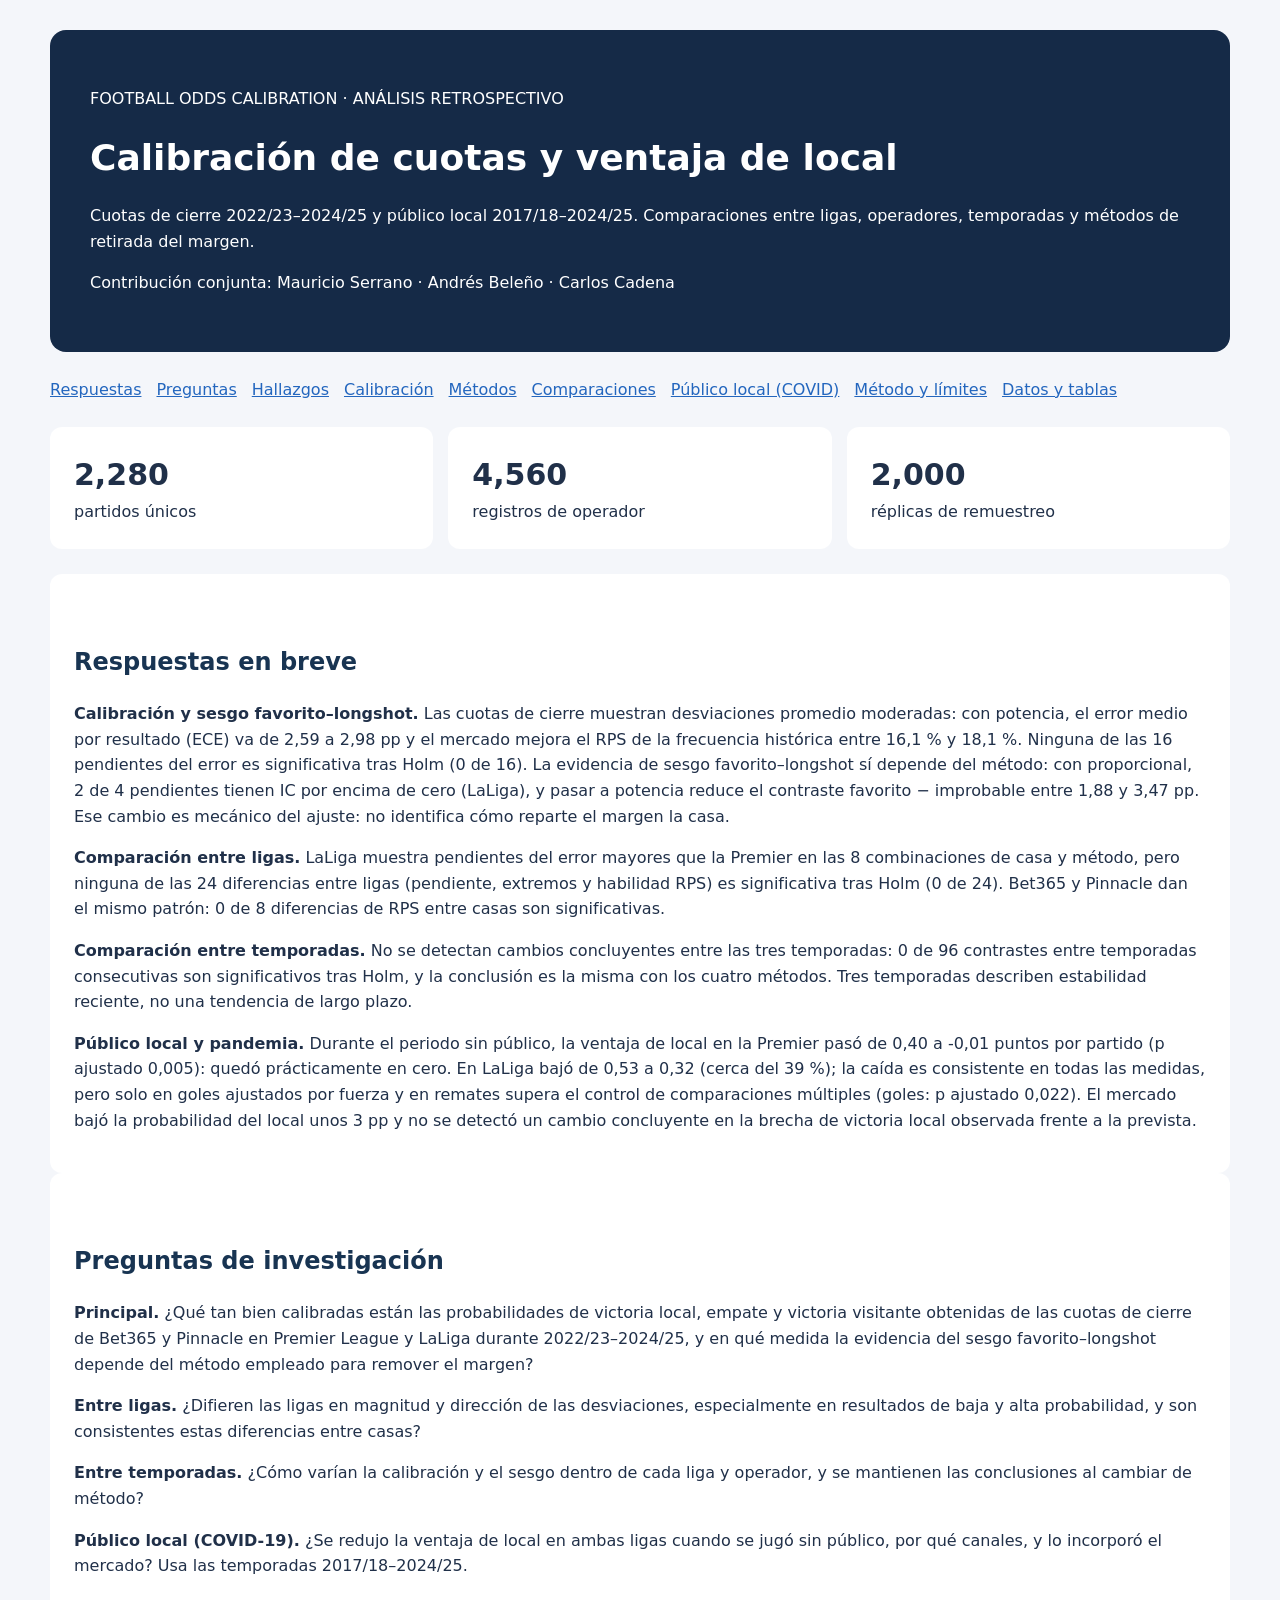
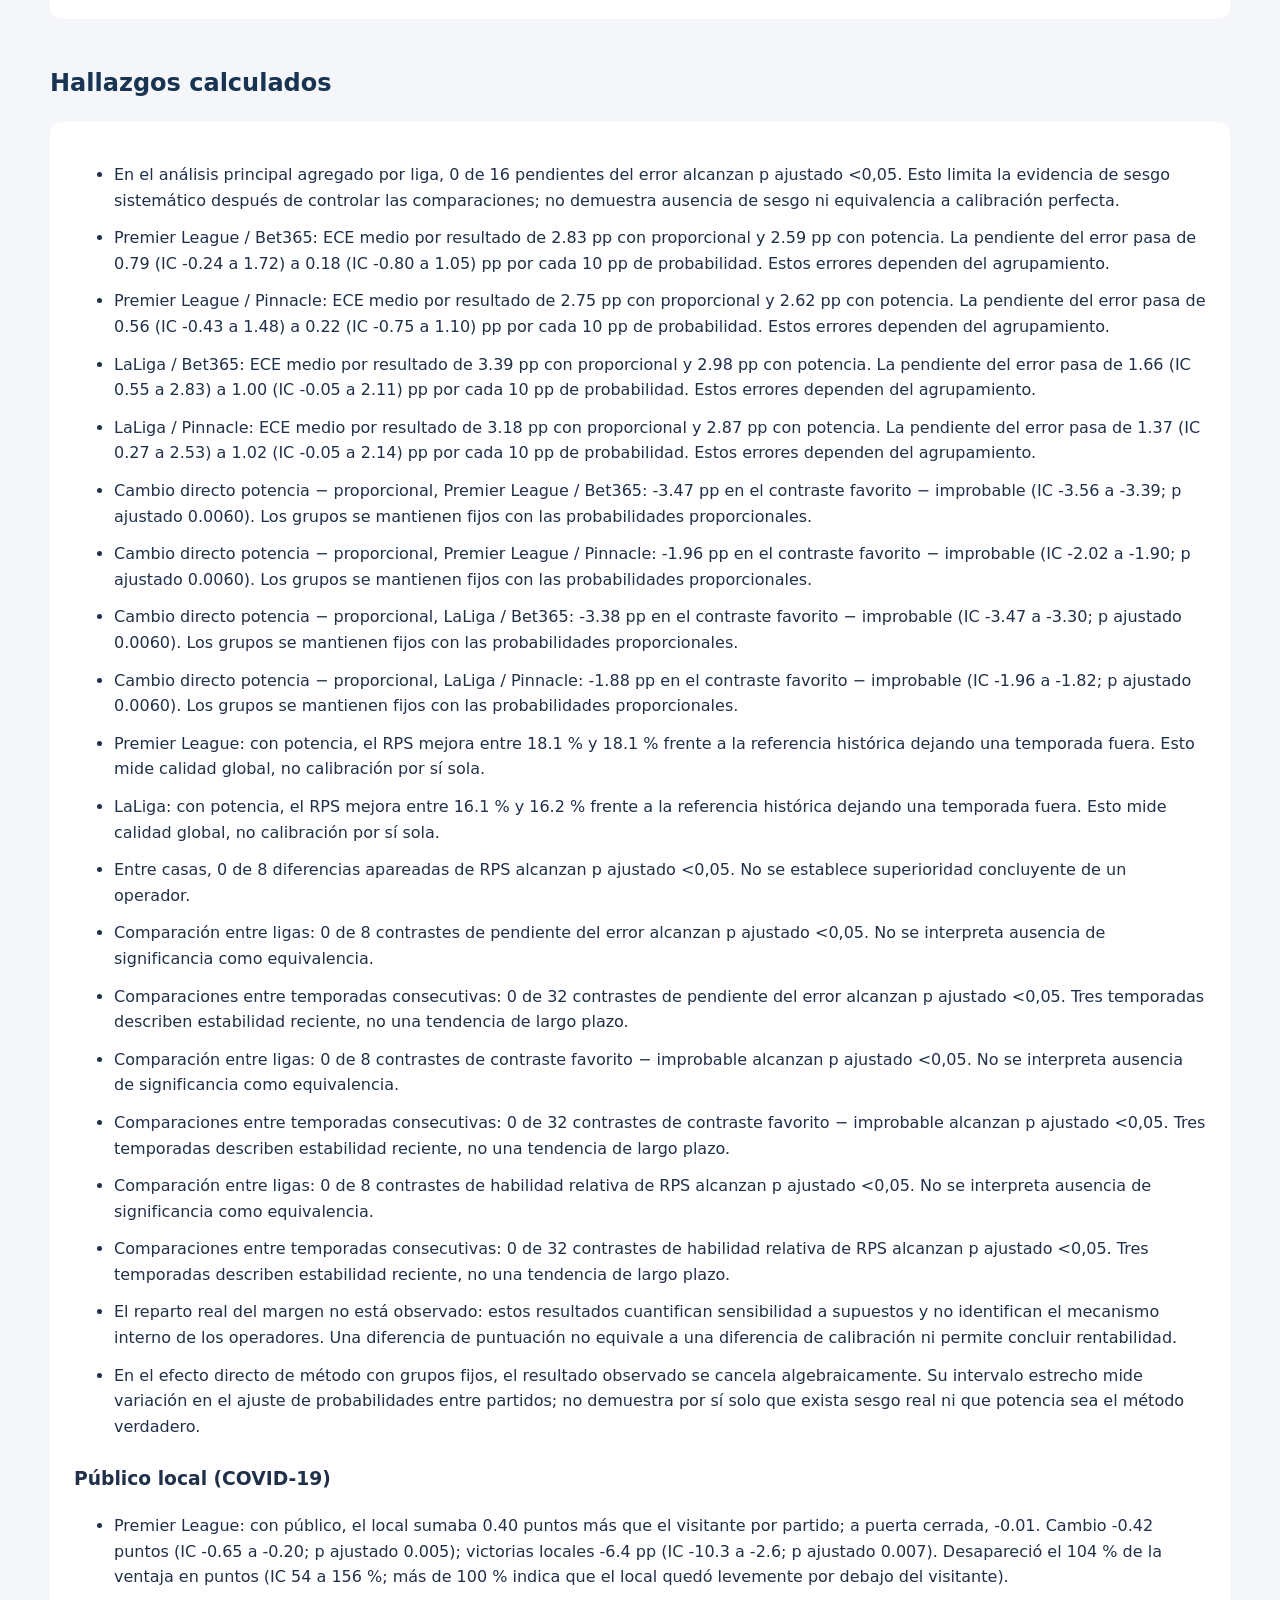
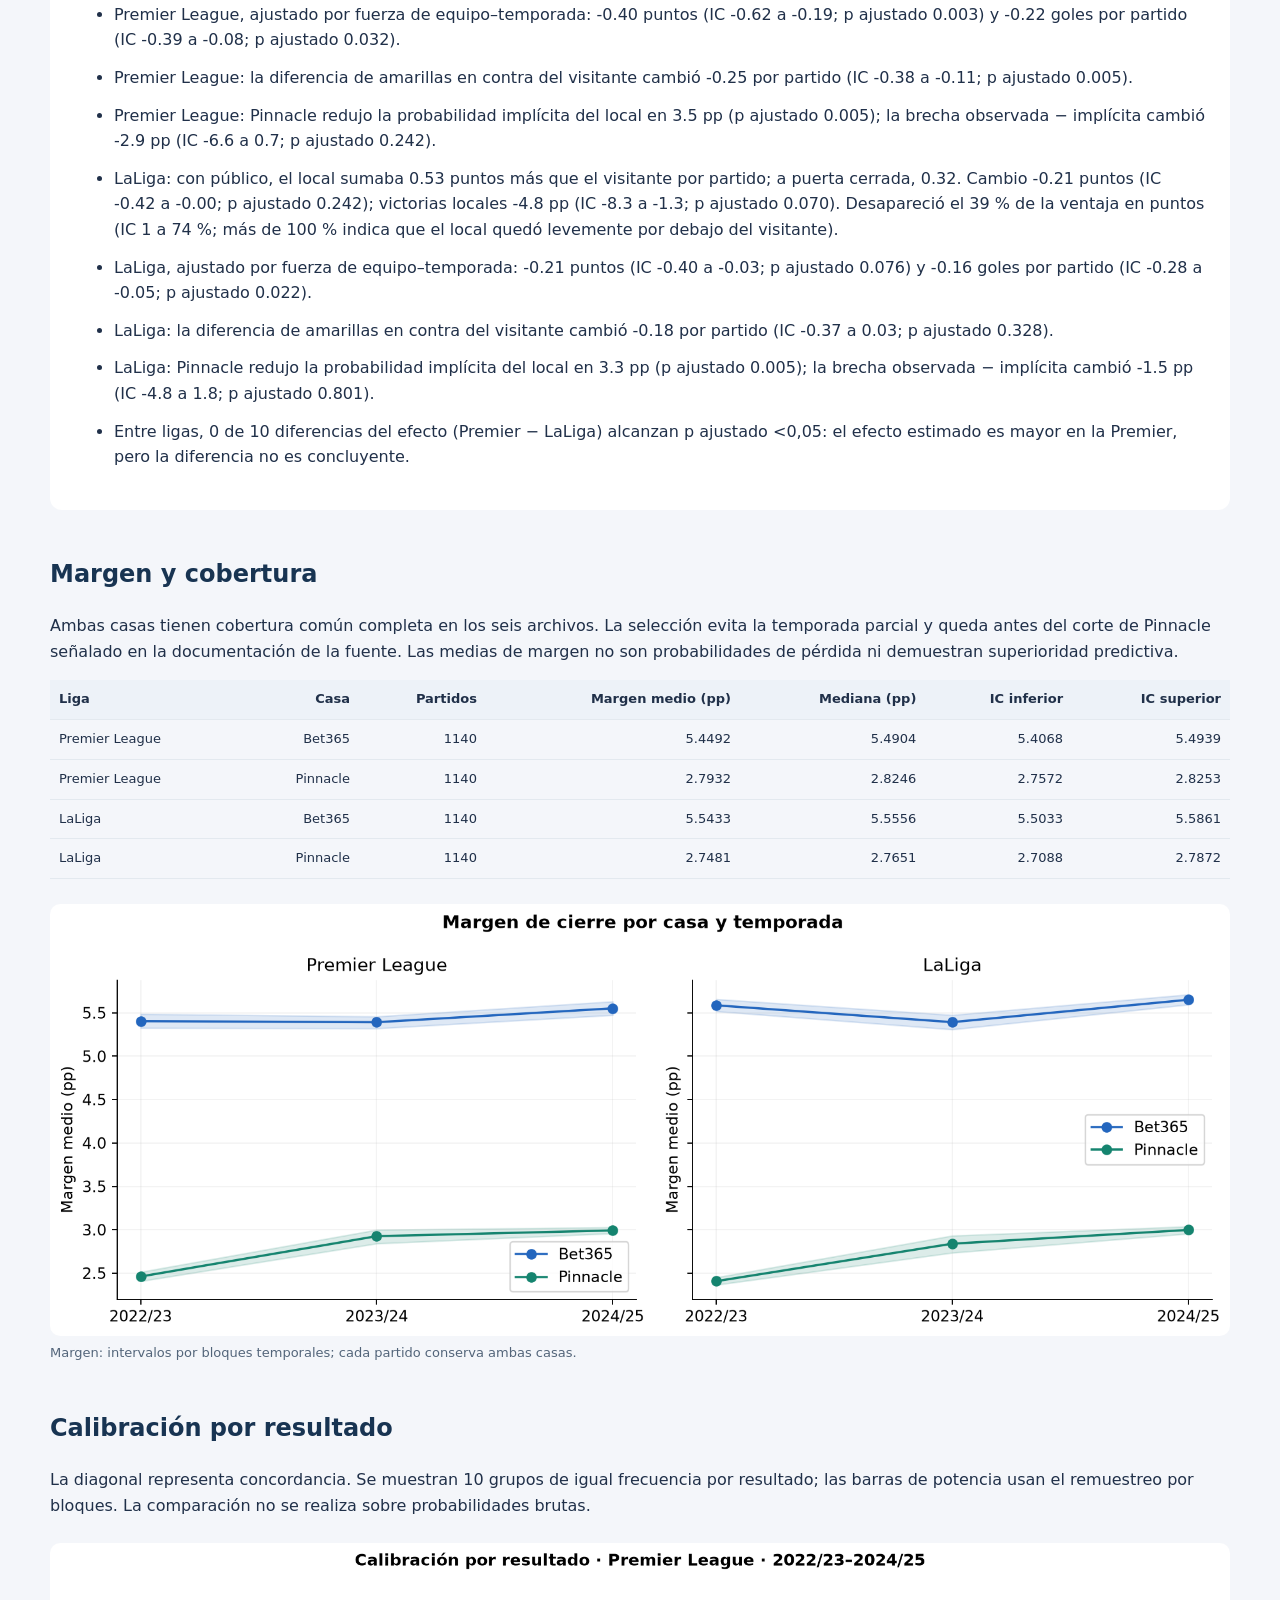
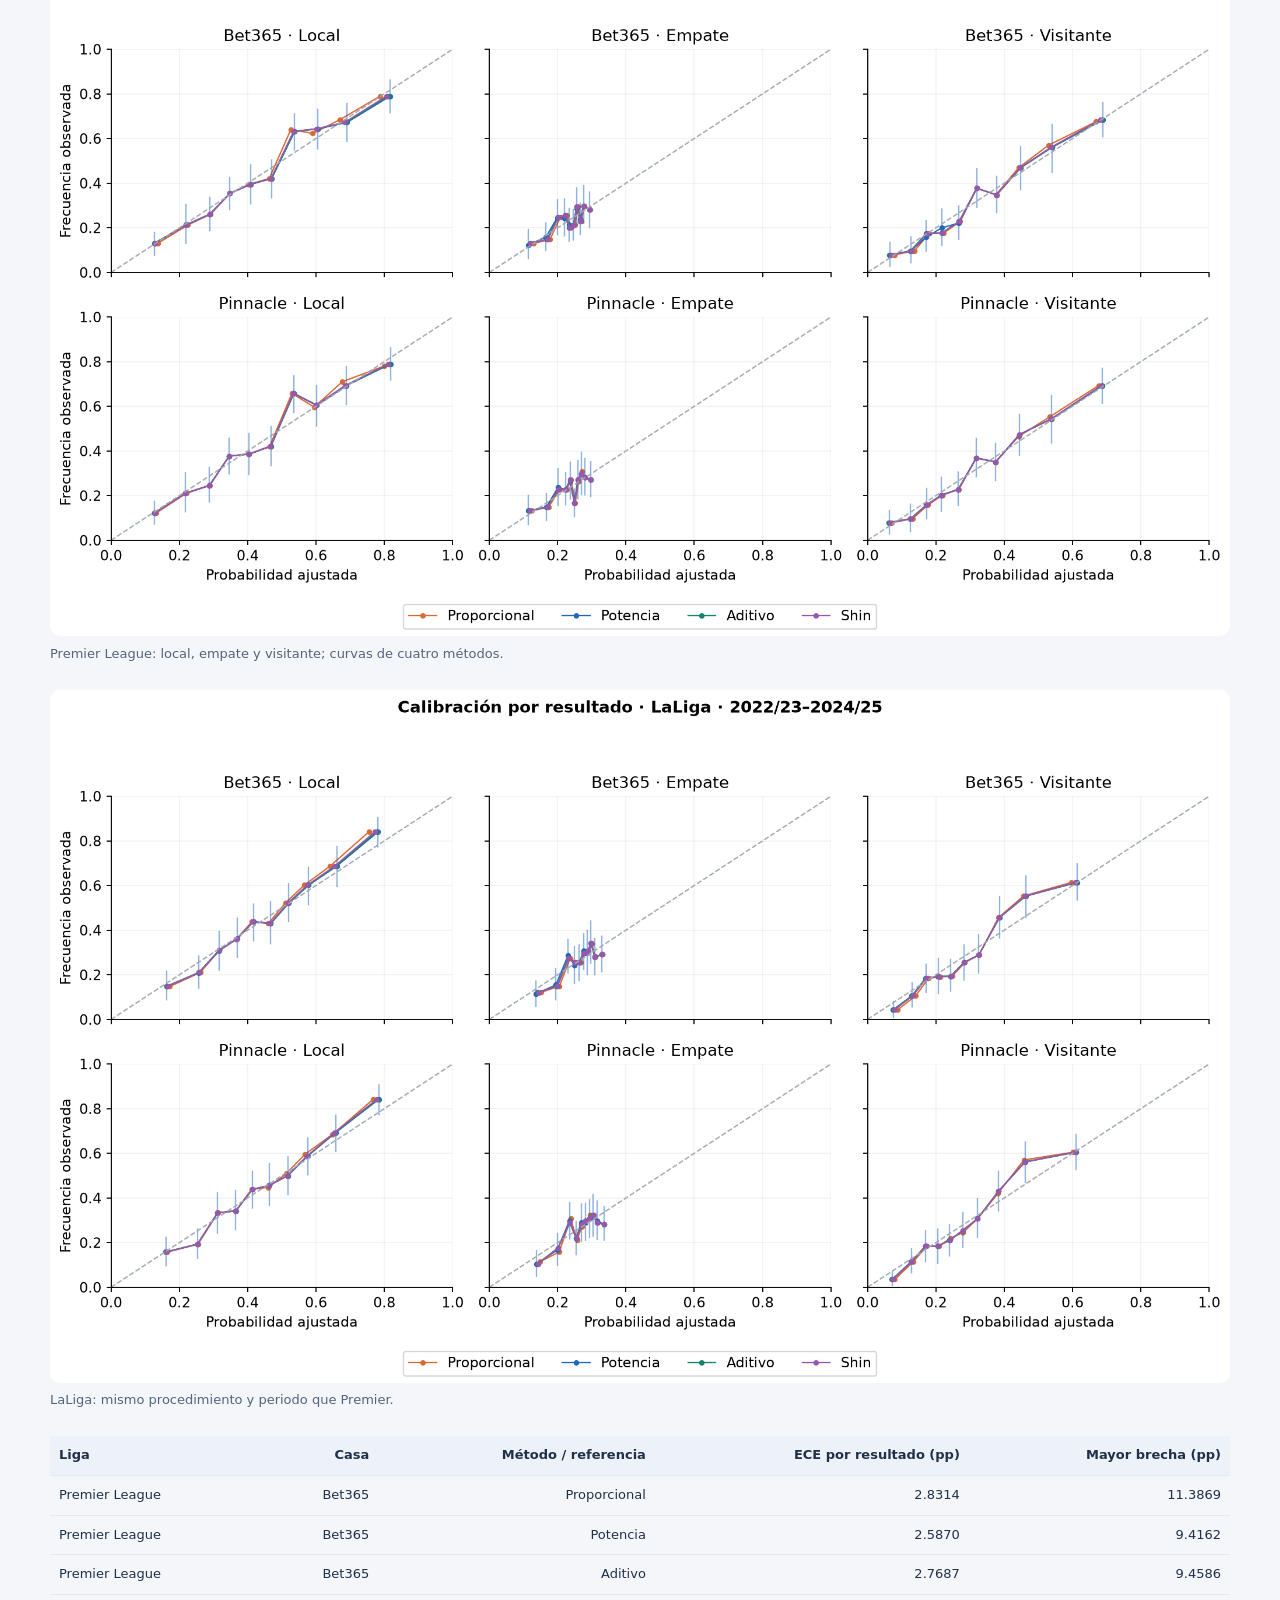
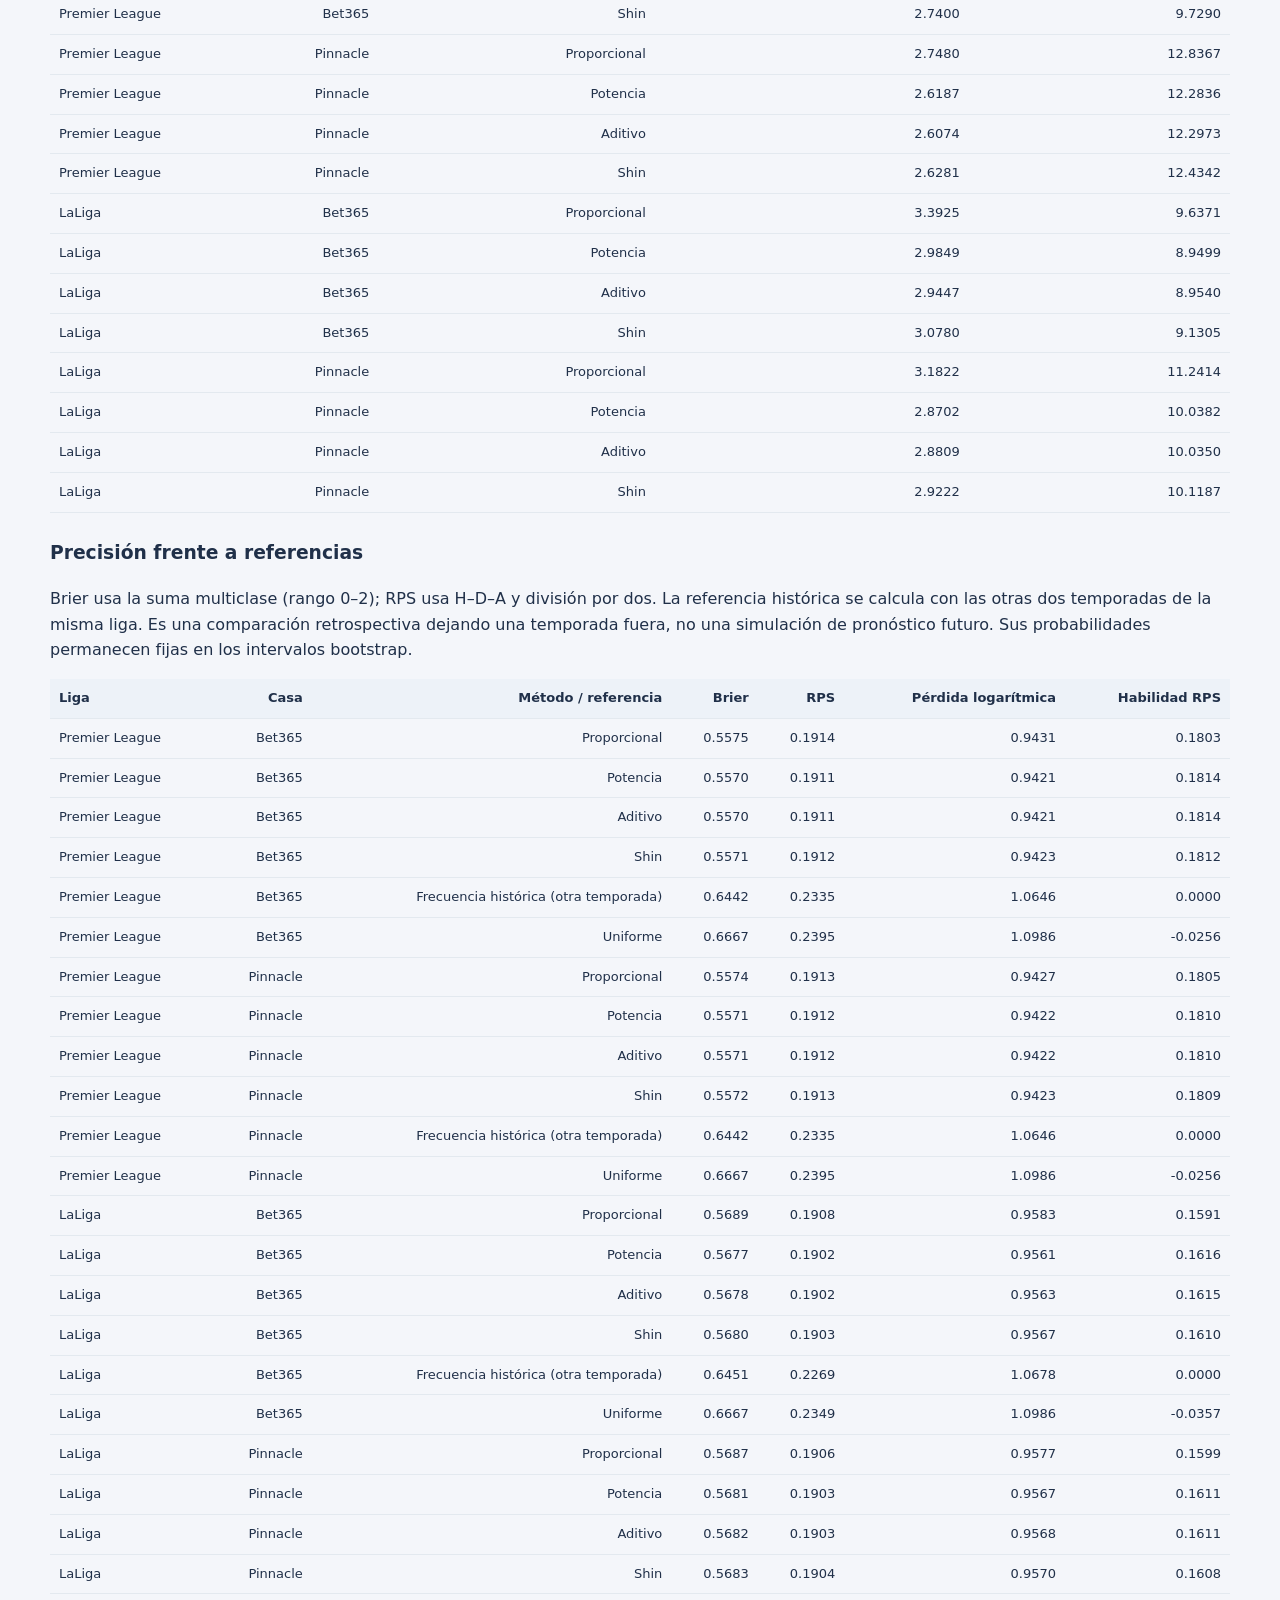
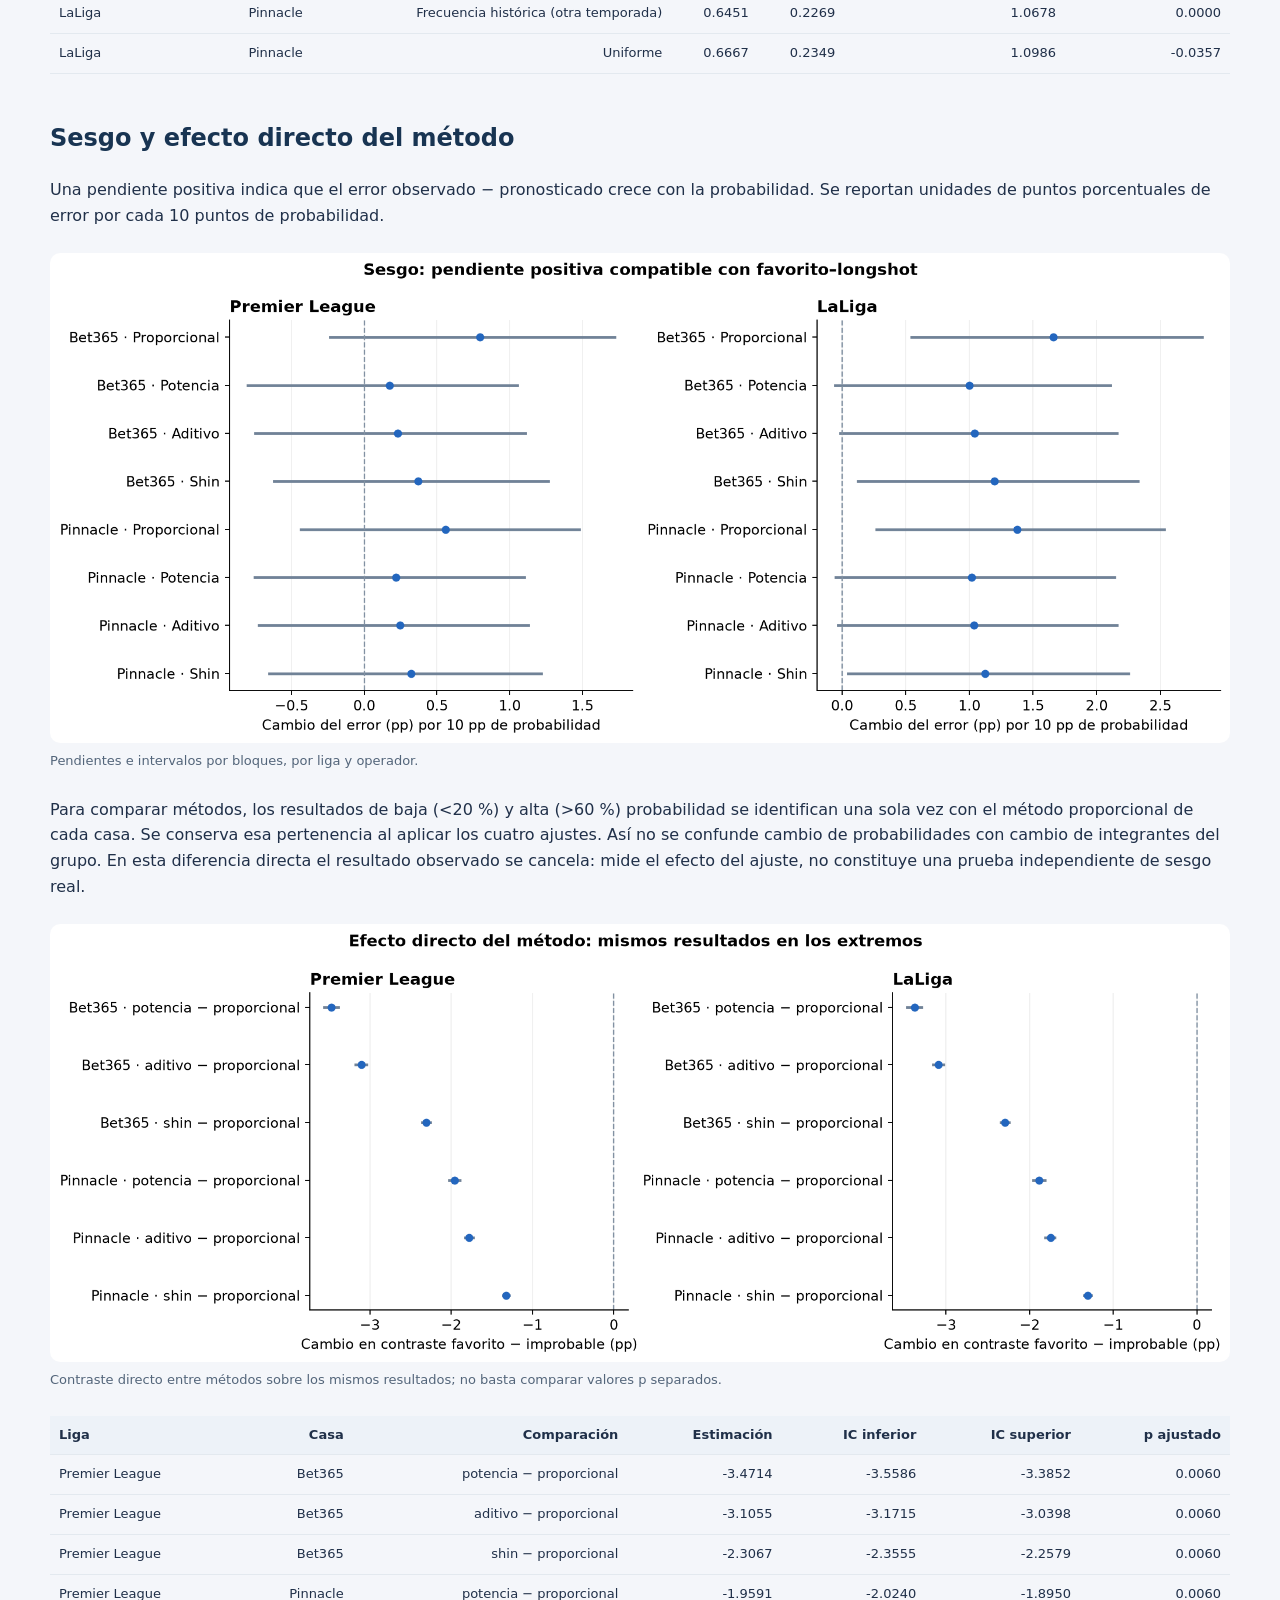
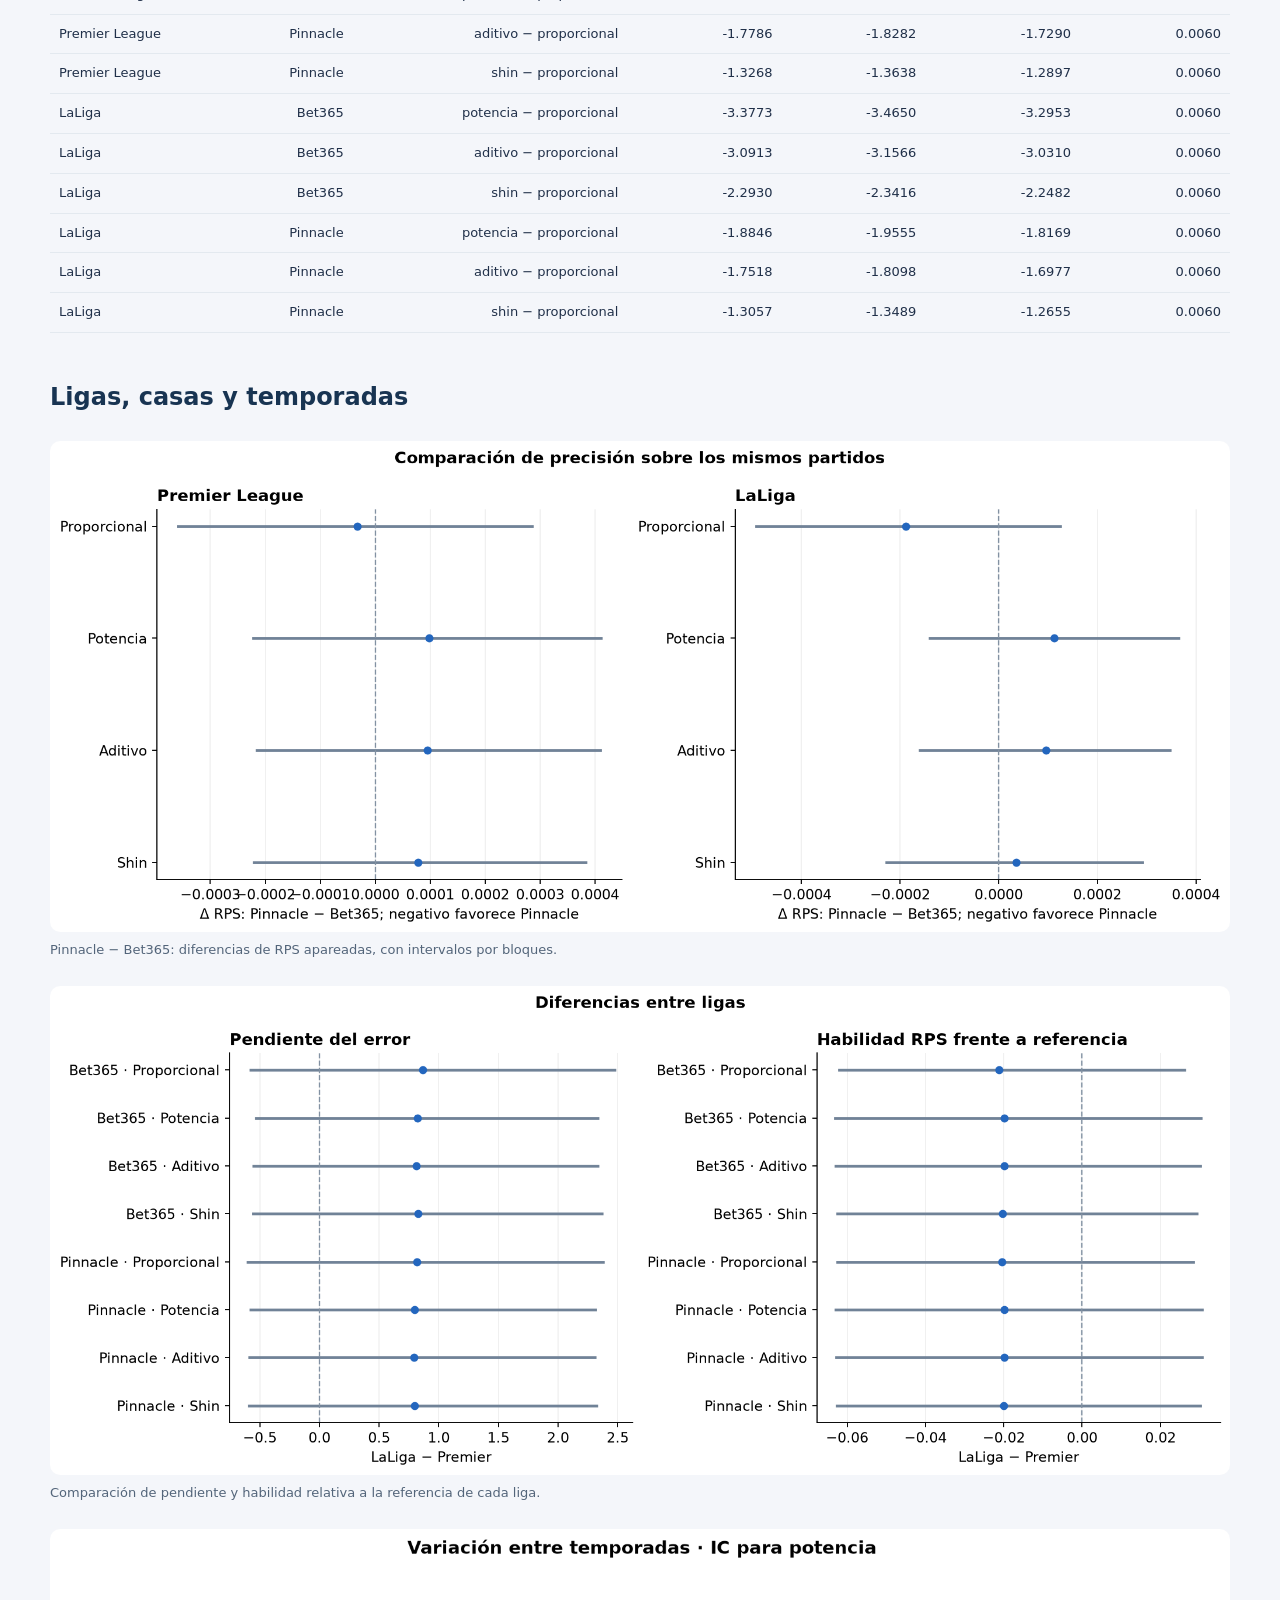
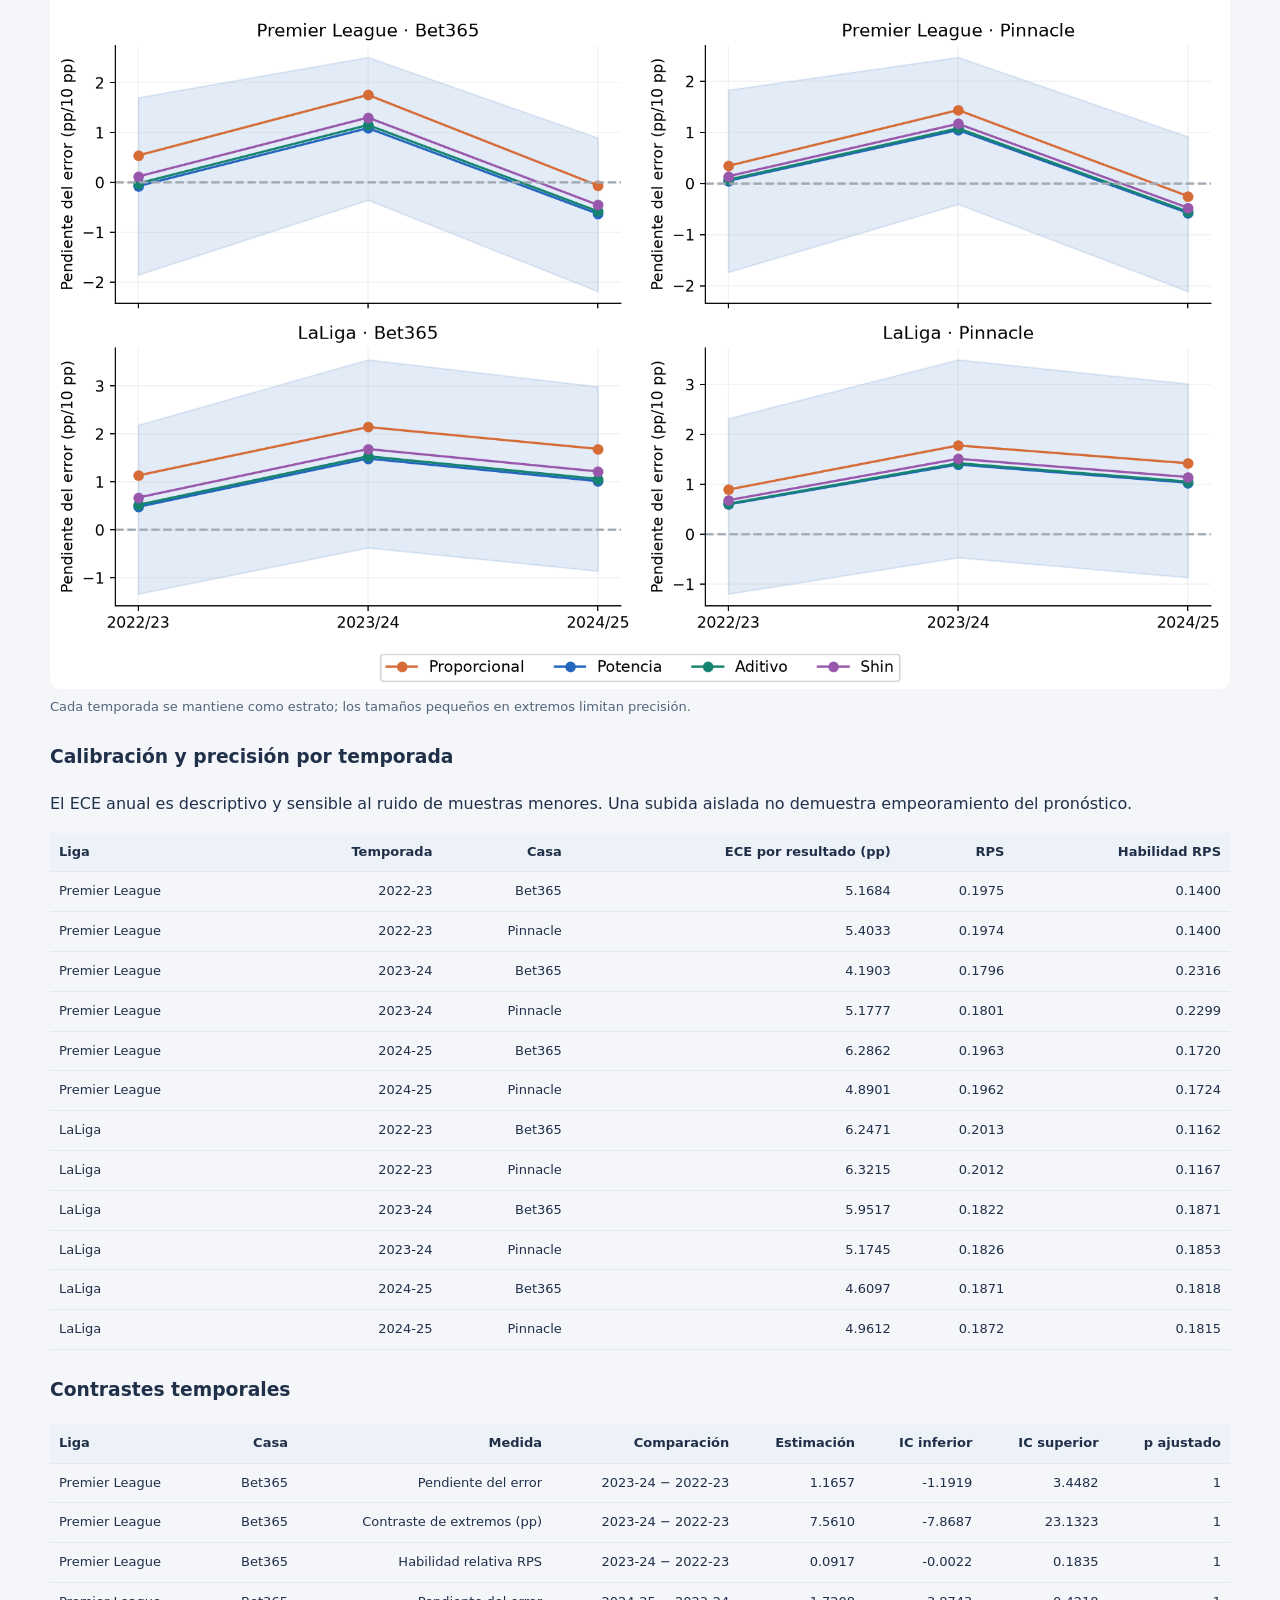
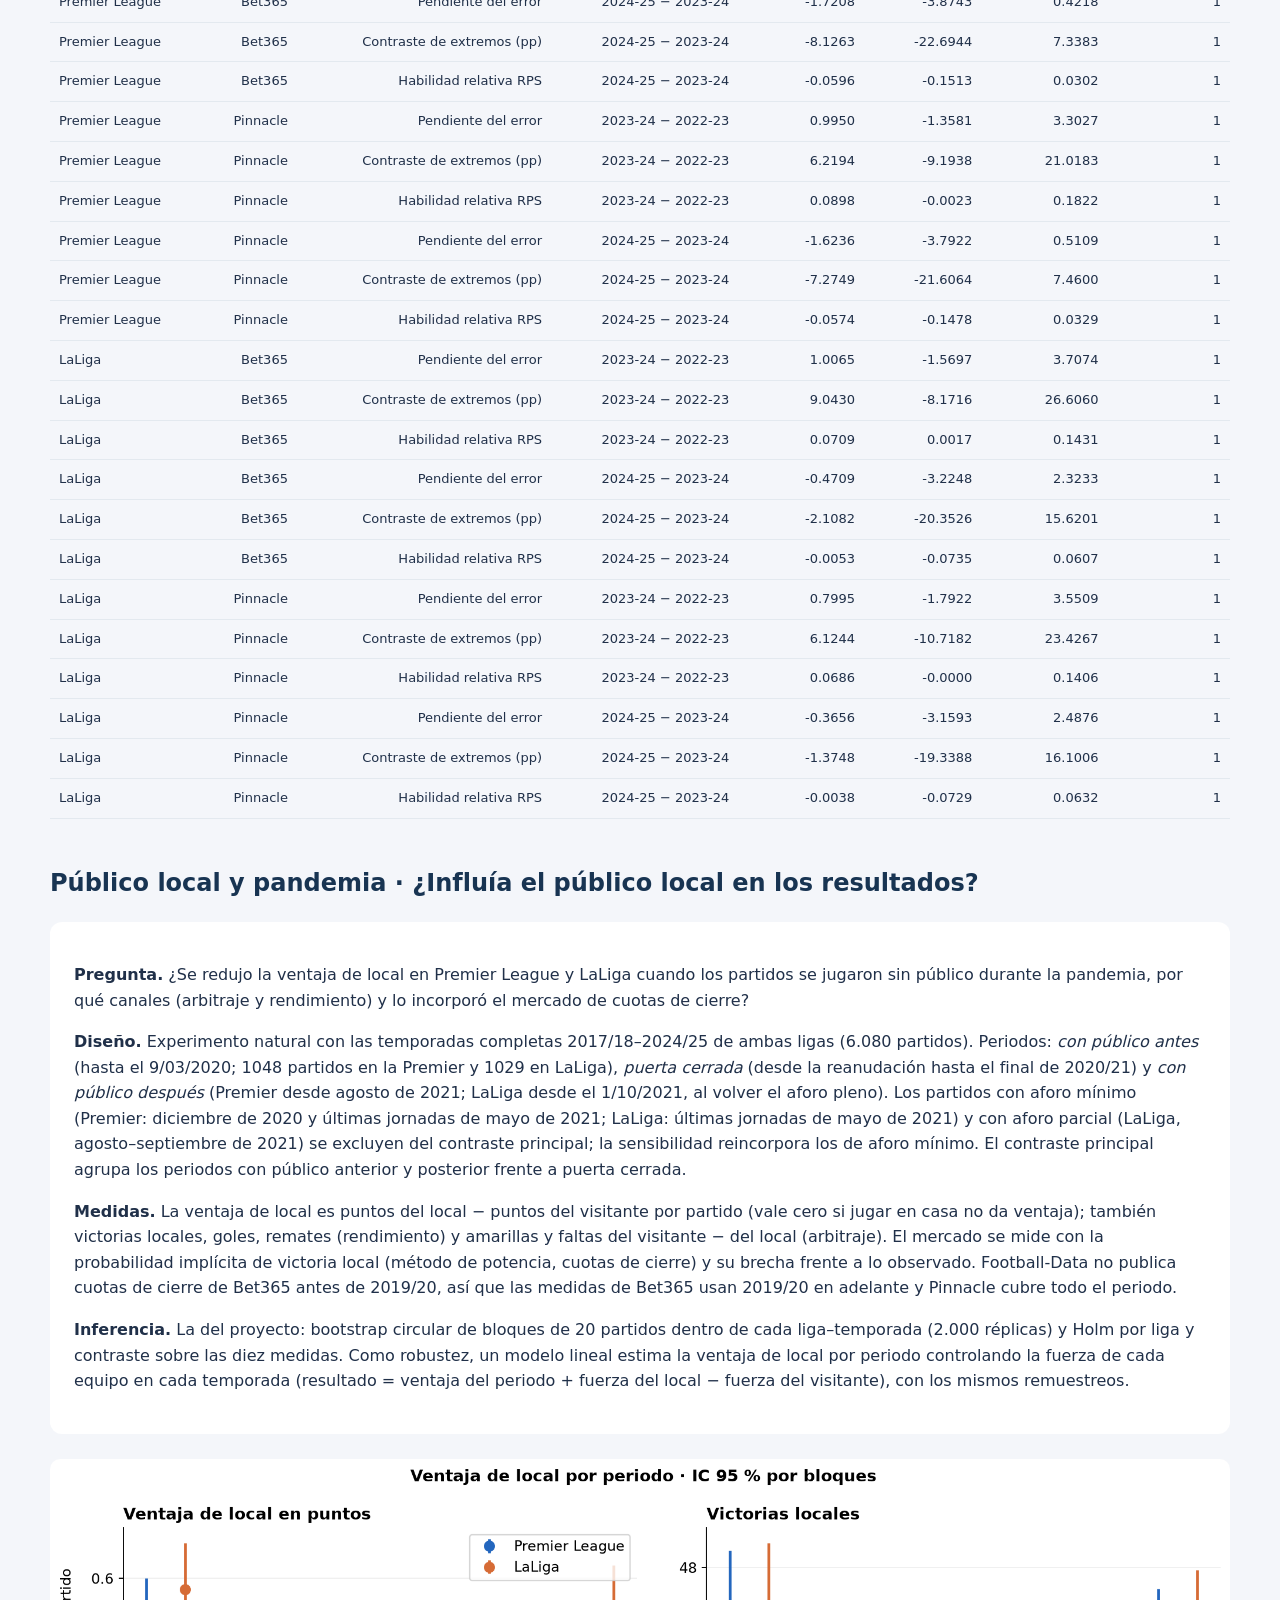
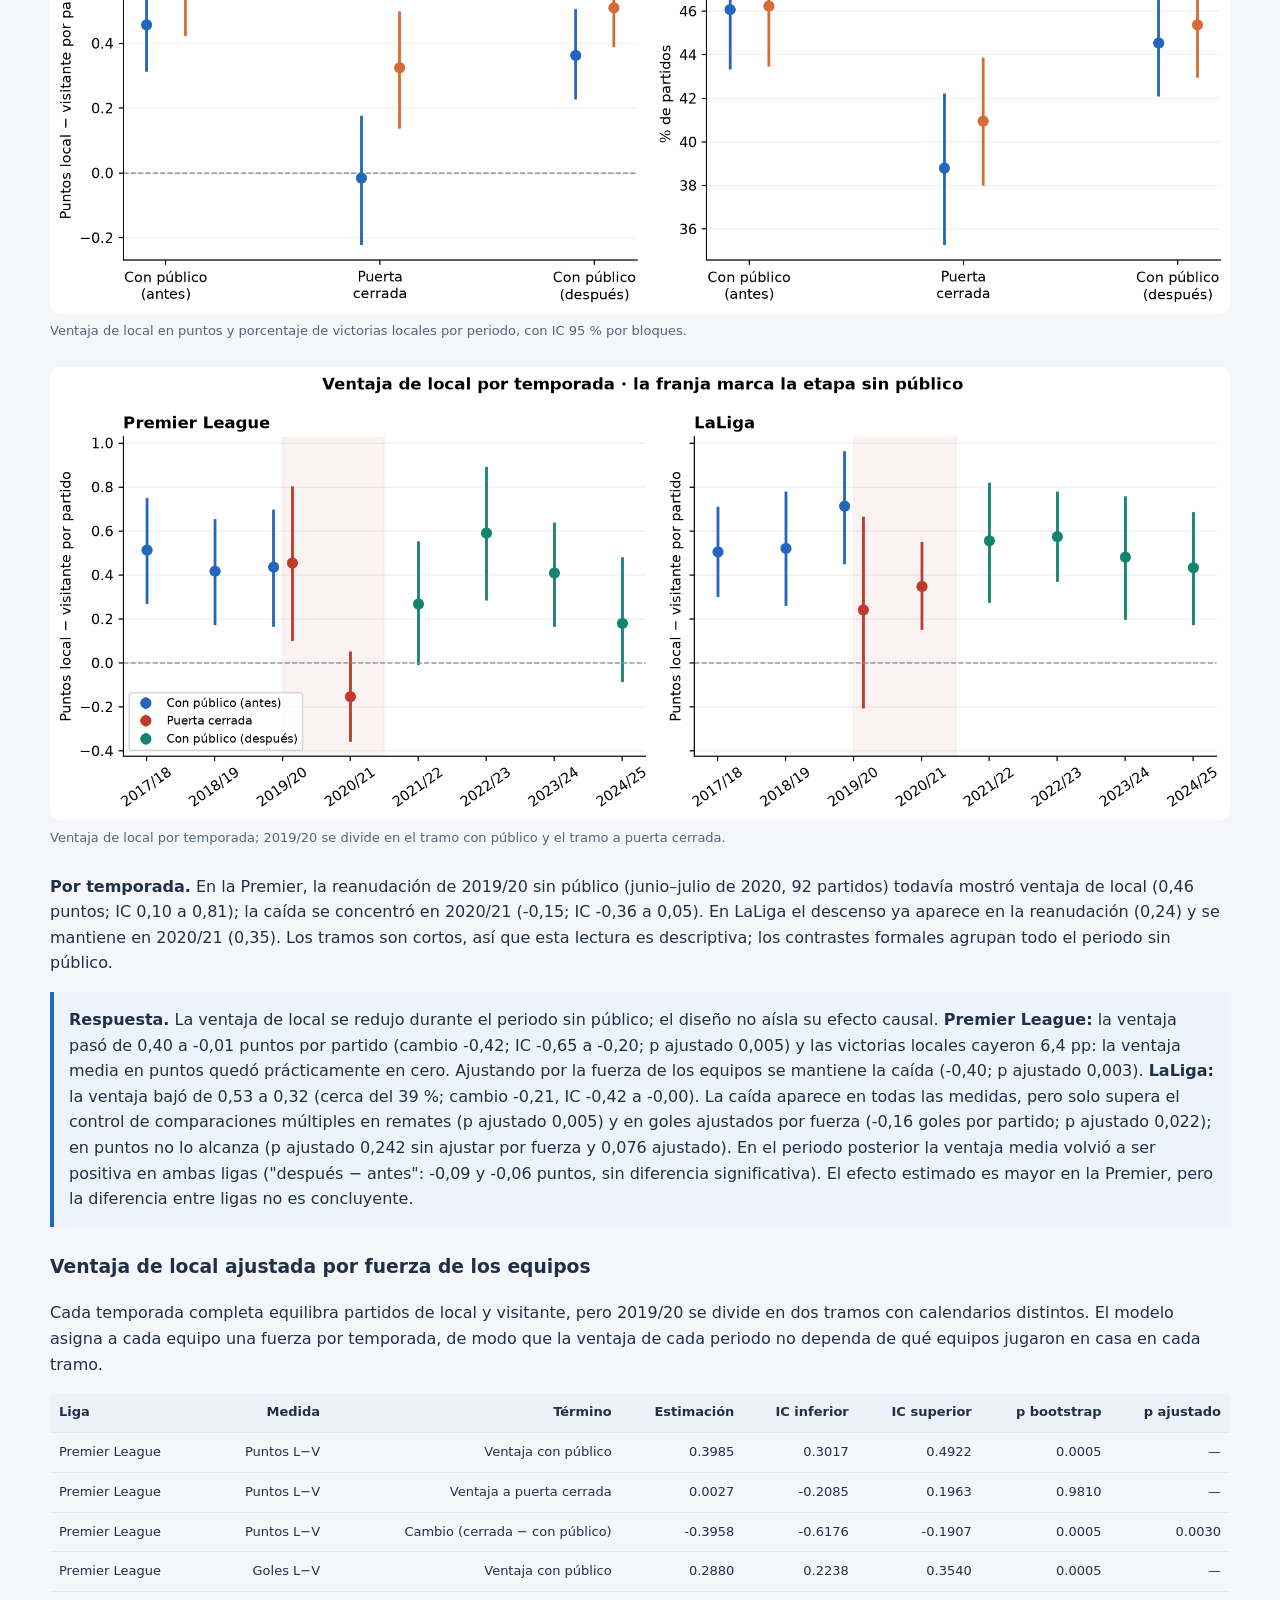
==== reportes/football/index.html @ 304af4dc "Crear portafolio profesional con Quarto y casos de estudio" ====
<!doctype html><html lang="es"><meta charset="utf-8"><meta name="viewport" content="width=device-width,initial-scale=1"><title>Auditoría de cuotas · Premier y LaLiga</title><style>body{margin:0;color:#203049;background:#f4f6fa;font:16px/1.6 system-ui,sans-serif}main{max-width:1180px;margin:auto;padding:30px}header{background:#152a47;color:white;padding:40px;border-radius:16px}h1{font-size:36px;line-height:1.2}h2{margin-top:45px;color:#183452}h3{margin-top:25px}nav{display:flex;gap:15px;flex-wrap:wrap;margin:25px 0}a{color:#2366be}.cards{display:grid;grid-template-columns:repeat(3,1fr);gap:15px;margin:25px 0}.card,section{background:white;border-radius:12px;padding:24px}.card strong{display:block;font-size:30px}.table-wrap{overflow-x:auto}table{border-collapse:collapse;white-space:nowrap;width:100%;font-size:13px}th,td{text-align:right;padding:9px;border-bottom:1px solid #e3e9ef}th{background:#edf2f8}th:first-child,td:first-child{text-align:left}figure{margin:25px 0}img{width:100%;height:auto;background:white;border-radius:10px}figcaption{font-size:13px;color:#53657a}li{margin-bottom:12px}.note{border-left:4px solid #2366be;padding:15px;background:#edf3fb}@media(max-width:700px){main{padding:12px}header{padding:22px}h1{font-size:27px}.cards{grid-template-columns:1fr}}</style><main>
<header><p>FOOTBALL ODDS CALIBRATION · ANÁLISIS RETROSPECTIVO</p><h1>Calibración de cuotas y ventaja de local</h1><p>Cuotas de cierre 2022/23–2024/25 y público local 2017/18–2024/25. Comparaciones entre ligas, operadores, temporadas y métodos de retirada del margen.</p><p>Contribución conjunta: Mauricio Serrano · Andrés Beleño · Carlos Cadena</p></header>
<nav><a href="#brief">Respuestas</a><a href="#questions">Preguntas</a><a href="#results">Hallazgos</a><a href="#calibration">Calibración</a><a href="#methods">Métodos</a><a href="#comparisons">Comparaciones</a><a href="#covid">Público local (COVID)</a><a href="#limits">Método y límites</a><a href="#files">Datos y tablas</a></nav>
<div class="cards"><div class="card"><strong>2,280</strong>partidos únicos</div><div class="card"><strong>4,560</strong>registros de operador</div><div class="card"><strong>2,000</strong>réplicas de remuestreo</div></div>
<section id="brief"><h2>Respuestas en breve</h2><p><b>Calibración y sesgo favorito–longshot.</b> Las cuotas de cierre muestran desviaciones promedio moderadas: con potencia, el error medio por resultado (ECE) va de 2,59 a 2,98 pp y el mercado mejora el RPS de la frecuencia histórica entre 16,1 % y 18,1 %. Ninguna de las 16 pendientes del error es significativa tras Holm (0 de 16). La evidencia de sesgo favorito–longshot sí depende del método: con proporcional, 2 de 4 pendientes tienen IC por encima de cero (LaLiga), y pasar a potencia reduce el contraste favorito − improbable entre 1,88 y 3,47 pp. Ese cambio es mecánico del ajuste: no identifica cómo reparte el margen la casa.</p><p><b>Comparación entre ligas.</b> LaLiga muestra pendientes del error mayores que la Premier en las 8 combinaciones de casa y método, pero ninguna de las 24 diferencias entre ligas (pendiente, extremos y habilidad RPS) es significativa tras Holm (0 de 24). Bet365 y Pinnacle dan el mismo patrón: 0 de 8 diferencias de RPS entre casas son significativas.</p><p><b>Comparación entre temporadas.</b> No se detectan cambios concluyentes entre las tres temporadas: 0 de 96 contrastes entre temporadas consecutivas son significativos tras Holm, y la conclusión es la misma con los cuatro métodos. Tres temporadas describen estabilidad reciente, no una tendencia de largo plazo.</p><p><b>Público local y pandemia.</b> Durante el periodo sin público, la ventaja de local en la Premier pasó de 0,40 a -0,01 puntos por partido (p ajustado 0,005): quedó prácticamente en cero. En LaLiga bajó de 0,53 a 0,32 (cerca del 39 %); la caída es consistente en todas las medidas, pero solo en goles ajustados por fuerza y en remates supera el control de comparaciones múltiples (goles: p ajustado 0,022). El mercado bajó la probabilidad del local unos 3 pp y no se detectó un cambio concluyente en la brecha de victoria local observada frente a la prevista.</p></section>
<section id="questions"><h2>Preguntas de investigación</h2><p><b>Principal.</b> ¿Qué tan bien calibradas están las probabilidades de victoria local, empate y victoria visitante obtenidas de las cuotas de cierre de Bet365 y Pinnacle en Premier League y LaLiga durante 2022/23–2024/25, y en qué medida la evidencia del sesgo favorito–longshot depende del método empleado para remover el margen?</p><p><b>Entre ligas.</b> ¿Difieren las ligas en magnitud y dirección de las desviaciones, especialmente en resultados de baja y alta probabilidad, y son consistentes estas diferencias entre casas?</p><p><b>Entre temporadas.</b> ¿Cómo varían la calibración y el sesgo dentro de cada liga y operador, y se mantienen las conclusiones al cambiar de método?</p><p><b>Público local (COVID-19).</b> ¿Se redujo la ventaja de local en ambas ligas cuando se jugó sin público, por qué canales, y lo incorporó el mercado? Usa las temporadas 2017/18–2024/25.</p></section>
<h2 id="results">Hallazgos calculados</h2><section><ul><li>En el análisis principal agregado por liga, 0 de 16 pendientes del error alcanzan p ajustado &lt;0,05. Esto limita la evidencia de sesgo sistemático después de controlar las comparaciones; no demuestra ausencia de sesgo ni equivalencia a calibración perfecta.</li><li>Premier League / Bet365: ECE medio por resultado de 2.83 pp con proporcional y 2.59 pp con potencia. La pendiente del error pasa de 0.79 (IC -0.24 a 1.72) a 0.18 (IC -0.80 a 1.05) pp por cada 10 pp de probabilidad. Estos errores dependen del agrupamiento.</li><li>Premier League / Pinnacle: ECE medio por resultado de 2.75 pp con proporcional y 2.62 pp con potencia. La pendiente del error pasa de 0.56 (IC -0.43 a 1.48) a 0.22 (IC -0.75 a 1.10) pp por cada 10 pp de probabilidad. Estos errores dependen del agrupamiento.</li><li>LaLiga / Bet365: ECE medio por resultado de 3.39 pp con proporcional y 2.98 pp con potencia. La pendiente del error pasa de 1.66 (IC 0.55 a 2.83) a 1.00 (IC -0.05 a 2.11) pp por cada 10 pp de probabilidad. Estos errores dependen del agrupamiento.</li><li>LaLiga / Pinnacle: ECE medio por resultado de 3.18 pp con proporcional y 2.87 pp con potencia. La pendiente del error pasa de 1.37 (IC 0.27 a 2.53) a 1.02 (IC -0.05 a 2.14) pp por cada 10 pp de probabilidad. Estos errores dependen del agrupamiento.</li><li>Cambio directo potencia − proporcional, Premier League / Bet365: -3.47 pp en el contraste favorito − improbable (IC -3.56 a -3.39; p ajustado 0.0060). Los grupos se mantienen fijos con las probabilidades proporcionales.</li><li>Cambio directo potencia − proporcional, Premier League / Pinnacle: -1.96 pp en el contraste favorito − improbable (IC -2.02 a -1.90; p ajustado 0.0060). Los grupos se mantienen fijos con las probabilidades proporcionales.</li><li>Cambio directo potencia − proporcional, LaLiga / Bet365: -3.38 pp en el contraste favorito − improbable (IC -3.47 a -3.30; p ajustado 0.0060). Los grupos se mantienen fijos con las probabilidades proporcionales.</li><li>Cambio directo potencia − proporcional, LaLiga / Pinnacle: -1.88 pp en el contraste favorito − improbable (IC -1.96 a -1.82; p ajustado 0.0060). Los grupos se mantienen fijos con las probabilidades proporcionales.</li><li>Premier League: con potencia, el RPS mejora entre 18.1 % y 18.1 % frente a la referencia histórica dejando una temporada fuera. Esto mide calidad global, no calibración por sí sola.</li><li>LaLiga: con potencia, el RPS mejora entre 16.1 % y 16.2 % frente a la referencia histórica dejando una temporada fuera. Esto mide calidad global, no calibración por sí sola.</li><li>Entre casas, 0 de 8 diferencias apareadas de RPS alcanzan p ajustado &lt;0,05. No se establece superioridad concluyente de un operador.</li><li>Comparación entre ligas: 0 de 8 contrastes de pendiente del error alcanzan p ajustado &lt;0,05. No se interpreta ausencia de significancia como equivalencia.</li><li>Comparaciones entre temporadas consecutivas: 0 de 32 contrastes de pendiente del error alcanzan p ajustado &lt;0,05. Tres temporadas describen estabilidad reciente, no una tendencia de largo plazo.</li><li>Comparación entre ligas: 0 de 8 contrastes de contraste favorito − improbable alcanzan p ajustado &lt;0,05. No se interpreta ausencia de significancia como equivalencia.</li><li>Comparaciones entre temporadas consecutivas: 0 de 32 contrastes de contraste favorito − improbable alcanzan p ajustado &lt;0,05. Tres temporadas describen estabilidad reciente, no una tendencia de largo plazo.</li><li>Comparación entre ligas: 0 de 8 contrastes de habilidad relativa de RPS alcanzan p ajustado &lt;0,05. No se interpreta ausencia de significancia como equivalencia.</li><li>Comparaciones entre temporadas consecutivas: 0 de 32 contrastes de habilidad relativa de RPS alcanzan p ajustado &lt;0,05. Tres temporadas describen estabilidad reciente, no una tendencia de largo plazo.</li><li>El reparto real del margen no está observado: estos resultados cuantifican sensibilidad a supuestos y no identifican el mecanismo interno de los operadores. Una diferencia de puntuación no equivale a una diferencia de calibración ni permite concluir rentabilidad.</li><li>En el efecto directo de método con grupos fijos, el resultado observado se cancela algebraicamente. Su intervalo estrecho mide variación en el ajuste de probabilidades entre partidos; no demuestra por sí solo que exista sesgo real ni que potencia sea el método verdadero.</li></ul><h3>Público local (COVID-19)</h3><ul><li>Premier League: con público, el local sumaba 0.40 puntos más que el visitante por partido; a puerta cerrada, -0.01. Cambio -0.42 puntos (IC -0.65 a -0.20; p ajustado 0.005); victorias locales -6.4 pp (IC -10.3 a -2.6; p ajustado 0.007). Desapareció el 104 % de la ventaja en puntos (IC 54 a 156 %; más de 100 % indica que el local quedó levemente por debajo del visitante).</li><li>Premier League, ajustado por fuerza de equipo–temporada: -0.40 puntos (IC -0.62 a -0.19; p ajustado 0.003) y -0.22 goles por partido (IC -0.39 a -0.08; p ajustado 0.032).</li><li>Premier League: la diferencia de amarillas en contra del visitante cambió -0.25 por partido (IC -0.38 a -0.11; p ajustado 0.005).</li><li>Premier League: Pinnacle redujo la probabilidad implícita del local en 3.5 pp (p ajustado 0.005); la brecha observada − implícita cambió -2.9 pp (IC -6.6 a 0.7; p ajustado 0.242).</li><li>LaLiga: con público, el local sumaba 0.53 puntos más que el visitante por partido; a puerta cerrada, 0.32. Cambio -0.21 puntos (IC -0.42 a -0.00; p ajustado 0.242); victorias locales -4.8 pp (IC -8.3 a -1.3; p ajustado 0.070). Desapareció el 39 % de la ventaja en puntos (IC 1 a 74 %; más de 100 % indica que el local quedó levemente por debajo del visitante).</li><li>LaLiga, ajustado por fuerza de equipo–temporada: -0.21 puntos (IC -0.40 a -0.03; p ajustado 0.076) y -0.16 goles por partido (IC -0.28 a -0.05; p ajustado 0.022).</li><li>LaLiga: la diferencia de amarillas en contra del visitante cambió -0.18 por partido (IC -0.37 a 0.03; p ajustado 0.328).</li><li>LaLiga: Pinnacle redujo la probabilidad implícita del local en 3.3 pp (p ajustado 0.005); la brecha observada − implícita cambió -1.5 pp (IC -4.8 a 1.8; p ajustado 0.801).</li><li>Entre ligas, 0 de 10 diferencias del efecto (Premier − LaLiga) alcanzan p ajustado &lt;0,05: el efecto estimado es mayor en la Premier, pero la diferencia no es concluyente.</li></ul></section>
<h2>Margen y cobertura</h2><p>Ambas casas tienen cobertura común completa en los seis archivos. La selección evita la temporada parcial y queda antes del corte de Pinnacle señalado en la documentación de la fuente. Las medias de margen no son probabilidades de pérdida ni demuestran superioridad predictiva.</p>
<div class="table-wrap"><table class="dataframe">
  <thead>
    <tr style="text-align: right;">
      <th>Liga</th>
      <th>Casa</th>
      <th>Partidos</th>
      <th>Margen medio (pp)</th>
      <th>Mediana (pp)</th>
      <th>IC inferior</th>
      <th>IC superior</th>
    </tr>
  </thead>
  <tbody>
    <tr>
      <td>Premier League</td>
      <td>Bet365</td>
      <td>1140</td>
      <td>5.4492</td>
      <td>5.4904</td>
      <td>5.4068</td>
      <td>5.4939</td>
    </tr>
    <tr>
      <td>Premier League</td>
      <td>Pinnacle</td>
      <td>1140</td>
      <td>2.7932</td>
      <td>2.8246</td>
      <td>2.7572</td>
      <td>2.8253</td>
    </tr>
    <tr>
      <td>LaLiga</td>
      <td>Bet365</td>
      <td>1140</td>
      <td>5.5433</td>
      <td>5.5556</td>
      <td>5.5033</td>
      <td>5.5861</td>
    </tr>
    <tr>
      <td>LaLiga</td>
      <td>Pinnacle</td>
      <td>1140</td>
      <td>2.7481</td>
      <td>2.7651</td>
      <td>2.7088</td>
      <td>2.7872</td>
    </tr>
  </tbody>
</table></div>
<figure><img src="[data-uri]" alt="Margen: intervalos por bloques temporales; cada partido conserva ambas casas."><figcaption>Margen: intervalos por bloques temporales; cada partido conserva ambas casas.</figcaption></figure>
<h2 id="calibration">Calibración por resultado</h2><p>La diagonal representa concordancia. Se muestran 10 grupos de igual frecuencia por resultado; las barras de potencia usan el remuestreo por bloques. La comparación no se realiza sobre probabilidades brutas.</p>
<figure><img src="[data-uri]" alt="Premier League: local, empate y visitante; curvas de cuatro métodos."><figcaption>Premier League: local, empate y visitante; curvas de cuatro métodos.</figcaption></figure>
<figure><img src="[data-uri]" alt="LaLiga: mismo procedimiento y periodo que Premier."><figcaption>LaLiga: mismo procedimiento y periodo que Premier.</figcaption></figure>
<div class="table-wrap"><table class="dataframe">
  <thead>
    <tr style="text-align: right;">
      <th>Liga</th>
      <th>Casa</th>
      <th>Método / referencia</th>
      <th>ECE por resultado (pp)</th>
      <th>Mayor brecha (pp)</th>
    </tr>
  </thead>
  <tbody>
    <tr>
      <td>Premier League</td>
      <td>Bet365</td>
      <td>Proporcional</td>
      <td>2.8314</td>
      <td>11.3869</td>
    </tr>
    <tr>
      <td>Premier League</td>
      <td>Bet365</td>
      <td>Potencia</td>
      <td>2.5870</td>
      <td>9.4162</td>
    </tr>
    <tr>
      <td>Premier League</td>
      <td>Bet365</td>
      <td>Aditivo</td>
      <td>2.7687</td>
      <td>9.4586</td>
    </tr>
    <tr>
      <td>Premier League</td>
      <td>Bet365</td>
      <td>Shin</td>
      <td>2.7400</td>
      <td>9.7290</td>
    </tr>
    <tr>
      <td>Premier League</td>
      <td>Pinnacle</td>
      <td>Proporcional</td>
      <td>2.7480</td>
      <td>12.8367</td>
    </tr>
    <tr>
      <td>Premier League</td>
      <td>Pinnacle</td>
      <td>Potencia</td>
      <td>2.6187</td>
      <td>12.2836</td>
    </tr>
    <tr>
      <td>Premier League</td>
      <td>Pinnacle</td>
      <td>Aditivo</td>
      <td>2.6074</td>
      <td>12.2973</td>
    </tr>
    <tr>
      <td>Premier League</td>
      <td>Pinnacle</td>
      <td>Shin</td>
      <td>2.6281</td>
      <td>12.4342</td>
    </tr>
    <tr>
      <td>LaLiga</td>
      <td>Bet365</td>
      <td>Proporcional</td>
      <td>3.3925</td>
      <td>9.6371</td>
    </tr>
    <tr>
      <td>LaLiga</td>
      <td>Bet365</td>
      <td>Potencia</td>
      <td>2.9849</td>
      <td>8.9499</td>
    </tr>
    <tr>
      <td>LaLiga</td>
      <td>Bet365</td>
      <td>Aditivo</td>
      <td>2.9447</td>
      <td>8.9540</td>
    </tr>
    <tr>
      <td>LaLiga</td>
      <td>Bet365</td>
      <td>Shin</td>
      <td>3.0780</td>
      <td>9.1305</td>
    </tr>
    <tr>
      <td>LaLiga</td>
      <td>Pinnacle</td>
      <td>Proporcional</td>
      <td>3.1822</td>
      <td>11.2414</td>
    </tr>
    <tr>
      <td>LaLiga</td>
      <td>Pinnacle</td>
      <td>Potencia</td>
      <td>2.8702</td>
      <td>10.0382</td>
    </tr>
    <tr>
      <td>LaLiga</td>
      <td>Pinnacle</td>
      <td>Aditivo</td>
      <td>2.8809</td>
      <td>10.0350</td>
    </tr>
    <tr>
      <td>LaLiga</td>
      <td>Pinnacle</td>
      <td>Shin</td>
      <td>2.9222</td>
      <td>10.1187</td>
    </tr>
  </tbody>
</table></div>
<h3>Precisión frente a referencias</h3><p>Brier usa la suma multiclase (rango 0–2); RPS usa H–D–A y división por dos. La referencia histórica se calcula con las otras dos temporadas de la misma liga. Es una comparación retrospectiva dejando una temporada fuera, no una simulación de pronóstico futuro. Sus probabilidades permanecen fijas en los intervalos bootstrap.</p>
<div class="table-wrap"><table class="dataframe">
  <thead>
    <tr style="text-align: right;">
      <th>Liga</th>
      <th>Casa</th>
      <th>Método / referencia</th>
      <th>Brier</th>
      <th>RPS</th>
      <th>Pérdida logarítmica</th>
      <th>Habilidad RPS</th>
    </tr>
  </thead>
  <tbody>
    <tr>
      <td>Premier League</td>
      <td>Bet365</td>
      <td>Proporcional</td>
      <td>0.5575</td>
      <td>0.1914</td>
      <td>0.9431</td>
      <td>0.1803</td>
    </tr>
    <tr>
      <td>Premier League</td>
      <td>Bet365</td>
      <td>Potencia</td>
      <td>0.5570</td>
      <td>0.1911</td>
      <td>0.9421</td>
      <td>0.1814</td>
    </tr>
    <tr>
      <td>Premier League</td>
      <td>Bet365</td>
      <td>Aditivo</td>
      <td>0.5570</td>
      <td>0.1911</td>
      <td>0.9421</td>
      <td>0.1814</td>
    </tr>
    <tr>
      <td>Premier League</td>
      <td>Bet365</td>
      <td>Shin</td>
      <td>0.5571</td>
      <td>0.1912</td>
      <td>0.9423</td>
      <td>0.1812</td>
    </tr>
    <tr>
      <td>Premier League</td>
      <td>Bet365</td>
      <td>Frecuencia histórica (otra temporada)</td>
      <td>0.6442</td>
      <td>0.2335</td>
      <td>1.0646</td>
      <td>0.0000</td>
    </tr>
    <tr>
      <td>Premier League</td>
      <td>Bet365</td>
      <td>Uniforme</td>
      <td>0.6667</td>
      <td>0.2395</td>
      <td>1.0986</td>
      <td>-0.0256</td>
    </tr>
    <tr>
      <td>Premier League</td>
      <td>Pinnacle</td>
      <td>Proporcional</td>
      <td>0.5574</td>
      <td>0.1913</td>
      <td>0.9427</td>
      <td>0.1805</td>
    </tr>
    <tr>
      <td>Premier League</td>
      <td>Pinnacle</td>
      <td>Potencia</td>
      <td>0.5571</td>
      <td>0.1912</td>
      <td>0.9422</td>
      <td>0.1810</td>
    </tr>
    <tr>
      <td>Premier League</td>
      <td>Pinnacle</td>
      <td>Aditivo</td>
      <td>0.5571</td>
      <td>0.1912</td>
      <td>0.9422</td>
      <td>0.1810</td>
    </tr>
    <tr>
      <td>Premier League</td>
      <td>Pinnacle</td>
      <td>Shin</td>
      <td>0.5572</td>
      <td>0.1913</td>
      <td>0.9423</td>
      <td>0.1809</td>
    </tr>
    <tr>
      <td>Premier League</td>
      <td>Pinnacle</td>
      <td>Frecuencia histórica (otra temporada)</td>
      <td>0.6442</td>
      <td>0.2335</td>
      <td>1.0646</td>
      <td>0.0000</td>
    </tr>
    <tr>
      <td>Premier League</td>
      <td>Pinnacle</td>
      <td>Uniforme</td>
      <td>0.6667</td>
      <td>0.2395</td>
      <td>1.0986</td>
      <td>-0.0256</td>
    </tr>
    <tr>
      <td>LaLiga</td>
      <td>Bet365</td>
      <td>Proporcional</td>
      <td>0.5689</td>
      <td>0.1908</td>
      <td>0.9583</td>
      <td>0.1591</td>
    </tr>
    <tr>
      <td>LaLiga</td>
      <td>Bet365</td>
      <td>Potencia</td>
      <td>0.5677</td>
      <td>0.1902</td>
      <td>0.9561</td>
      <td>0.1616</td>
    </tr>
    <tr>
      <td>LaLiga</td>
      <td>Bet365</td>
      <td>Aditivo</td>
      <td>0.5678</td>
      <td>0.1902</td>
      <td>0.9563</td>
      <td>0.1615</td>
    </tr>
    <tr>
      <td>LaLiga</td>
      <td>Bet365</td>
      <td>Shin</td>
      <td>0.5680</td>
      <td>0.1903</td>
      <td>0.9567</td>
      <td>0.1610</td>
    </tr>
    <tr>
      <td>LaLiga</td>
      <td>Bet365</td>
      <td>Frecuencia histórica (otra temporada)</td>
      <td>0.6451</td>
      <td>0.2269</td>
      <td>1.0678</td>
      <td>0.0000</td>
    </tr>
    <tr>
      <td>LaLiga</td>
      <td>Bet365</td>
      <td>Uniforme</td>
      <td>0.6667</td>
      <td>0.2349</td>
      <td>1.0986</td>
      <td>-0.0357</td>
    </tr>
    <tr>
      <td>LaLiga</td>
      <td>Pinnacle</td>
      <td>Proporcional</td>
      <td>0.5687</td>
      <td>0.1906</td>
      <td>0.9577</td>
      <td>0.1599</td>
    </tr>
    <tr>
      <td>LaLiga</td>
      <td>Pinnacle</td>
      <td>Potencia</td>
      <td>0.5681</td>
      <td>0.1903</td>
      <td>0.9567</td>
      <td>0.1611</td>
    </tr>
    <tr>
      <td>LaLiga</td>
      <td>Pinnacle</td>
      <td>Aditivo</td>
      <td>0.5682</td>
      <td>0.1903</td>
      <td>0.9568</td>
      <td>0.1611</td>
    </tr>
    <tr>
      <td>LaLiga</td>
      <td>Pinnacle</td>
      <td>Shin</td>
      <td>0.5683</td>
      <td>0.1904</td>
      <td>0.9570</td>
      <td>0.1608</td>
    </tr>
    <tr>
      <td>LaLiga</td>
      <td>Pinnacle</td>
      <td>Frecuencia histórica (otra temporada)</td>
      <td>0.6451</td>
      <td>0.2269</td>
      <td>1.0678</td>
      <td>0.0000</td>
    </tr>
    <tr>
      <td>LaLiga</td>
      <td>Pinnacle</td>
      <td>Uniforme</td>
      <td>0.6667</td>
      <td>0.2349</td>
      <td>1.0986</td>
      <td>-0.0357</td>
    </tr>
  </tbody>
</table></div>
<h2 id="methods">Sesgo y efecto directo del método</h2><p>Una pendiente positiva indica que el error observado − pronosticado crece con la probabilidad. Se reportan unidades de puntos porcentuales de error por cada 10 puntos de probabilidad.</p>
<figure><img src="[data-uri]" alt="Pendientes e intervalos por bloques, por liga y operador."><figcaption>Pendientes e intervalos por bloques, por liga y operador.</figcaption></figure>
<p>Para comparar métodos, los resultados de baja (&lt;20 %) y alta (&gt;60 %) probabilidad se identifican una sola vez con el método proporcional de cada casa. Se conserva esa pertenencia al aplicar los cuatro ajustes. Así no se confunde cambio de probabilidades con cambio de integrantes del grupo. En esta diferencia directa el resultado observado se cancela: mide el efecto del ajuste, no constituye una prueba independiente de sesgo real.</p>
<figure><img src="[data-uri]" alt="Contraste directo entre métodos sobre los mismos resultados; no basta comparar valores p separados."><figcaption>Contraste directo entre métodos sobre los mismos resultados; no basta comparar valores p separados.</figcaption></figure>
<div class="table-wrap"><table class="dataframe">
  <thead>
    <tr style="text-align: right;">
      <th>Liga</th>
      <th>Casa</th>
      <th>Comparación</th>
      <th>Estimación</th>
      <th>IC inferior</th>
      <th>IC superior</th>
      <th>p ajustado</th>
    </tr>
  </thead>
  <tbody>
    <tr>
      <td>Premier League</td>
      <td>Bet365</td>
      <td>potencia − proporcional</td>
      <td>-3.4714</td>
      <td>-3.5586</td>
      <td>-3.3852</td>
      <td>0.0060</td>
    </tr>
    <tr>
      <td>Premier League</td>
      <td>Bet365</td>
      <td>aditivo − proporcional</td>
      <td>-3.1055</td>
      <td>-3.1715</td>
      <td>-3.0398</td>
      <td>0.0060</td>
    </tr>
    <tr>
      <td>Premier League</td>
      <td>Bet365</td>
      <td>shin − proporcional</td>
      <td>-2.3067</td>
      <td>-2.3555</td>
      <td>-2.2579</td>
      <td>0.0060</td>
    </tr>
    <tr>
      <td>Premier League</td>
      <td>Pinnacle</td>
      <td>potencia − proporcional</td>
      <td>-1.9591</td>
      <td>-2.0240</td>
      <td>-1.8950</td>
      <td>0.0060</td>
    </tr>
    <tr>
      <td>Premier League</td>
      <td>Pinnacle</td>
      <td>aditivo − proporcional</td>
      <td>-1.7786</td>
      <td>-1.8282</td>
      <td>-1.7290</td>
      <td>0.0060</td>
    </tr>
    <tr>
      <td>Premier League</td>
      <td>Pinnacle</td>
      <td>shin − proporcional</td>
      <td>-1.3268</td>
      <td>-1.3638</td>
      <td>-1.2897</td>
      <td>0.0060</td>
    </tr>
    <tr>
      <td>LaLiga</td>
      <td>Bet365</td>
      <td>potencia − proporcional</td>
      <td>-3.3773</td>
      <td>-3.4650</td>
      <td>-3.2953</td>
      <td>0.0060</td>
    </tr>
    <tr>
      <td>LaLiga</td>
      <td>Bet365</td>
      <td>aditivo − proporcional</td>
      <td>-3.0913</td>
      <td>-3.1566</td>
      <td>-3.0310</td>
      <td>0.0060</td>
    </tr>
    <tr>
      <td>LaLiga</td>
      <td>Bet365</td>
      <td>shin − proporcional</td>
      <td>-2.2930</td>
      <td>-2.3416</td>
      <td>-2.2482</td>
      <td>0.0060</td>
    </tr>
    <tr>
      <td>LaLiga</td>
      <td>Pinnacle</td>
      <td>potencia − proporcional</td>
      <td>-1.8846</td>
      <td>-1.9555</td>
      <td>-1.8169</td>
      <td>0.0060</td>
    </tr>
    <tr>
      <td>LaLiga</td>
      <td>Pinnacle</td>
      <td>aditivo − proporcional</td>
      <td>-1.7518</td>
      <td>-1.8098</td>
      <td>-1.6977</td>
      <td>0.0060</td>
    </tr>
    <tr>
      <td>LaLiga</td>
      <td>Pinnacle</td>
      <td>shin − proporcional</td>
      <td>-1.3057</td>
      <td>-1.3489</td>
      <td>-1.2655</td>
      <td>0.0060</td>
    </tr>
  </tbody>
</table></div>
<h2 id="comparisons">Ligas, casas y temporadas</h2>
<figure><img src="[data-uri]" alt="Pinnacle − Bet365: diferencias de RPS apareadas, con intervalos por bloques."><figcaption>Pinnacle − Bet365: diferencias de RPS apareadas, con intervalos por bloques.</figcaption></figure>
<figure><img src="[data-uri]" alt="Comparación de pendiente y habilidad relativa a la referencia de cada liga."><figcaption>Comparación de pendiente y habilidad relativa a la referencia de cada liga.</figcaption></figure>
<figure><img src="[data-uri]" alt="Cada temporada se mantiene como estrato; los tamaños pequeños en extremos limitan precisión."><figcaption>Cada temporada se mantiene como estrato; los tamaños pequeños en extremos limitan precisión.</figcaption></figure>
<h3>Calibración y precisión por temporada</h3><p>El ECE anual es descriptivo y sensible al ruido de muestras menores. Una subida aislada no demuestra empeoramiento del pronóstico.</p>
<div class="table-wrap"><table class="dataframe">
  <thead>
    <tr style="text-align: right;">
      <th>Liga</th>
      <th>Temporada</th>
      <th>Casa</th>
      <th>ECE por resultado (pp)</th>
      <th>RPS</th>
      <th>Habilidad RPS</th>
    </tr>
  </thead>
  <tbody>
    <tr>
      <td>Premier League</td>
      <td>2022-23</td>
      <td>Bet365</td>
      <td>5.1684</td>
      <td>0.1975</td>
      <td>0.1400</td>
    </tr>
    <tr>
      <td>Premier League</td>
      <td>2022-23</td>
      <td>Pinnacle</td>
      <td>5.4033</td>
      <td>0.1974</td>
      <td>0.1400</td>
    </tr>
    <tr>
      <td>Premier League</td>
      <td>2023-24</td>
      <td>Bet365</td>
      <td>4.1903</td>
      <td>0.1796</td>
      <td>0.2316</td>
    </tr>
    <tr>
      <td>Premier League</td>
      <td>2023-24</td>
      <td>Pinnacle</td>
      <td>5.1777</td>
      <td>0.1801</td>
      <td>0.2299</td>
    </tr>
    <tr>
      <td>Premier League</td>
      <td>2024-25</td>
      <td>Bet365</td>
      <td>6.2862</td>
      <td>0.1963</td>
      <td>0.1720</td>
    </tr>
    <tr>
      <td>Premier League</td>
      <td>2024-25</td>
      <td>Pinnacle</td>
      <td>4.8901</td>
      <td>0.1962</td>
      <td>0.1724</td>
    </tr>
    <tr>
      <td>LaLiga</td>
      <td>2022-23</td>
      <td>Bet365</td>
      <td>6.2471</td>
      <td>0.2013</td>
      <td>0.1162</td>
    </tr>
    <tr>
      <td>LaLiga</td>
      <td>2022-23</td>
      <td>Pinnacle</td>
      <td>6.3215</td>
      <td>0.2012</td>
      <td>0.1167</td>
    </tr>
    <tr>
      <td>LaLiga</td>
      <td>2023-24</td>
      <td>Bet365</td>
      <td>5.9517</td>
      <td>0.1822</td>
      <td>0.1871</td>
    </tr>
    <tr>
      <td>LaLiga</td>
      <td>2023-24</td>
      <td>Pinnacle</td>
      <td>5.1745</td>
      <td>0.1826</td>
      <td>0.1853</td>
    </tr>
    <tr>
      <td>LaLiga</td>
      <td>2024-25</td>
      <td>Bet365</td>
      <td>4.6097</td>
      <td>0.1871</td>
      <td>0.1818</td>
    </tr>
    <tr>
      <td>LaLiga</td>
      <td>2024-25</td>
      <td>Pinnacle</td>
      <td>4.9612</td>
      <td>0.1872</td>
      <td>0.1815</td>
    </tr>
  </tbody>
</table></div>
<h3>Contrastes temporales</h3>
<div class="table-wrap"><table class="dataframe">
  <thead>
    <tr style="text-align: right;">
      <th>Liga</th>
      <th>Casa</th>
      <th>Medida</th>
      <th>Comparación</th>
      <th>Estimación</th>
      <th>IC inferior</th>
      <th>IC superior</th>
      <th>p ajustado</th>
    </tr>
  </thead>
  <tbody>
    <tr>
      <td>Premier League</td>
      <td>Bet365</td>
      <td>Pendiente del error</td>
      <td>2023-24 − 2022-23</td>
      <td>1.1657</td>
      <td>-1.1919</td>
      <td>3.4482</td>
      <td>1</td>
    </tr>
    <tr>
      <td>Premier League</td>
      <td>Bet365</td>
      <td>Contraste de extremos (pp)</td>
      <td>2023-24 − 2022-23</td>
      <td>7.5610</td>
      <td>-7.8687</td>
      <td>23.1323</td>
      <td>1</td>
    </tr>
    <tr>
      <td>Premier League</td>
      <td>Bet365</td>
      <td>Habilidad relativa RPS</td>
      <td>2023-24 − 2022-23</td>
      <td>0.0917</td>
      <td>-0.0022</td>
      <td>0.1835</td>
      <td>1</td>
    </tr>
    <tr>
      <td>Premier League</td>
      <td>Bet365</td>
      <td>Pendiente del error</td>
      <td>2024-25 − 2023-24</td>
      <td>-1.7208</td>
      <td>-3.8743</td>
      <td>0.4218</td>
      <td>1</td>
    </tr>
    <tr>
      <td>Premier League</td>
      <td>Bet365</td>
      <td>Contraste de extremos (pp)</td>
      <td>2024-25 − 2023-24</td>
      <td>-8.1263</td>
      <td>-22.6944</td>
      <td>7.3383</td>
      <td>1</td>
    </tr>
    <tr>
      <td>Premier League</td>
      <td>Bet365</td>
      <td>Habilidad relativa RPS</td>
      <td>2024-25 − 2023-24</td>
      <td>-0.0596</td>
      <td>-0.1513</td>
      <td>0.0302</td>
      <td>1</td>
    </tr>
    <tr>
      <td>Premier League</td>
      <td>Pinnacle</td>
      <td>Pendiente del error</td>
      <td>2023-24 − 2022-23</td>
      <td>0.9950</td>
      <td>-1.3581</td>
      <td>3.3027</td>
      <td>1</td>
    </tr>
    <tr>
      <td>Premier League</td>
      <td>Pinnacle</td>
      <td>Contraste de extremos (pp)</td>
      <td>2023-24 − 2022-23</td>
      <td>6.2194</td>
      <td>-9.1938</td>
      <td>21.0183</td>
      <td>1</td>
    </tr>
    <tr>
      <td>Premier League</td>
      <td>Pinnacle</td>
      <td>Habilidad relativa RPS</td>
      <td>2023-24 − 2022-23</td>
      <td>0.0898</td>
      <td>-0.0023</td>
      <td>0.1822</td>
      <td>1</td>
    </tr>
    <tr>
      <td>Premier League</td>
      <td>Pinnacle</td>
      <td>Pendiente del error</td>
      <td>2024-25 − 2023-24</td>
      <td>-1.6236</td>
      <td>-3.7922</td>
      <td>0.5109</td>
      <td>1</td>
    </tr>
    <tr>
      <td>Premier League</td>
      <td>Pinnacle</td>
      <td>Contraste de extremos (pp)</td>
      <td>2024-25 − 2023-24</td>
      <td>-7.2749</td>
      <td>-21.6064</td>
      <td>7.4600</td>
      <td>1</td>
    </tr>
    <tr>
      <td>Premier League</td>
      <td>Pinnacle</td>
      <td>Habilidad relativa RPS</td>
      <td>2024-25 − 2023-24</td>
      <td>-0.0574</td>
      <td>-0.1478</td>
      <td>0.0329</td>
      <td>1</td>
    </tr>
    <tr>
      <td>LaLiga</td>
      <td>Bet365</td>
      <td>Pendiente del error</td>
      <td>2023-24 − 2022-23</td>
      <td>1.0065</td>
      <td>-1.5697</td>
      <td>3.7074</td>
      <td>1</td>
    </tr>
    <tr>
      <td>LaLiga</td>
      <td>Bet365</td>
      <td>Contraste de extremos (pp)</td>
      <td>2023-24 − 2022-23</td>
      <td>9.0430</td>
      <td>-8.1716</td>
      <td>26.6060</td>
      <td>1</td>
    </tr>
    <tr>
      <td>LaLiga</td>
      <td>Bet365</td>
      <td>Habilidad relativa RPS</td>
      <td>2023-24 − 2022-23</td>
      <td>0.0709</td>
      <td>0.0017</td>
      <td>0.1431</td>
      <td>1</td>
    </tr>
    <tr>
      <td>LaLiga</td>
      <td>Bet365</td>
      <td>Pendiente del error</td>
      <td>2024-25 − 2023-24</td>
      <td>-0.4709</td>
      <td>-3.2248</td>
      <td>2.3233</td>
      <td>1</td>
    </tr>
    <tr>
      <td>LaLiga</td>
      <td>Bet365</td>
      <td>Contraste de extremos (pp)</td>
      <td>2024-25 − 2023-24</td>
      <td>-2.1082</td>
      <td>-20.3526</td>
      <td>15.6201</td>
      <td>1</td>
    </tr>
    <tr>
      <td>LaLiga</td>
      <td>Bet365</td>
      <td>Habilidad relativa RPS</td>
      <td>2024-25 − 2023-24</td>
      <td>-0.0053</td>
      <td>-0.0735</td>
      <td>0.0607</td>
      <td>1</td>
    </tr>
    <tr>
      <td>LaLiga</td>
      <td>Pinnacle</td>
      <td>Pendiente del error</td>
      <td>2023-24 − 2022-23</td>
      <td>0.7995</td>
      <td>-1.7922</td>
      <td>3.5509</td>
      <td>1</td>
    </tr>
    <tr>
      <td>LaLiga</td>
      <td>Pinnacle</td>
      <td>Contraste de extremos (pp)</td>
      <td>2023-24 − 2022-23</td>
      <td>6.1244</td>
      <td>-10.7182</td>
      <td>23.4267</td>
      <td>1</td>
    </tr>
    <tr>
      <td>LaLiga</td>
      <td>Pinnacle</td>
      <td>Habilidad relativa RPS</td>
      <td>2023-24 − 2022-23</td>
      <td>0.0686</td>
      <td>-0.0000</td>
      <td>0.1406</td>
      <td>1</td>
    </tr>
    <tr>
      <td>LaLiga</td>
      <td>Pinnacle</td>
      <td>Pendiente del error</td>
      <td>2024-25 − 2023-24</td>
      <td>-0.3656</td>
      <td>-3.1593</td>
      <td>2.4876</td>
      <td>1</td>
    </tr>
    <tr>
      <td>LaLiga</td>
      <td>Pinnacle</td>
      <td>Contraste de extremos (pp)</td>
      <td>2024-25 − 2023-24</td>
      <td>-1.3748</td>
      <td>-19.3388</td>
      <td>16.1006</td>
      <td>1</td>
    </tr>
    <tr>
      <td>LaLiga</td>
      <td>Pinnacle</td>
      <td>Habilidad relativa RPS</td>
      <td>2024-25 − 2023-24</td>
      <td>-0.0038</td>
      <td>-0.0729</td>
      <td>0.0632</td>
      <td>1</td>
    </tr>
  </tbody>
</table></div>
<h2 id="covid">Público local y pandemia · ¿Influía el público local en los resultados?</h2>
<section><p><b>Pregunta.</b> ¿Se redujo la ventaja de local en Premier League y LaLiga cuando los partidos se jugaron sin público durante la pandemia, por qué canales (arbitraje y rendimiento) y lo incorporó el mercado de cuotas de cierre?</p><p><b>Diseño.</b> Experimento natural con las temporadas completas 2017/18–2024/25 de ambas ligas (6.080 partidos). Periodos: <i>con público antes</i> (hasta el 9/03/2020; 1048 partidos en la Premier y 1029 en LaLiga), <i>puerta cerrada</i> (desde la reanudación hasta el final de 2020/21) y <i>con público después</i> (Premier desde agosto de 2021; LaLiga desde el 1/10/2021, al volver el aforo pleno). Los partidos con aforo mínimo (Premier: diciembre de 2020 y últimas jornadas de mayo de 2021; LaLiga: últimas jornadas de mayo de 2021) y con aforo parcial (LaLiga, agosto–septiembre de 2021) se excluyen del contraste principal; la sensibilidad reincorpora los de aforo mínimo. El contraste principal agrupa los periodos con público anterior y posterior frente a puerta cerrada.</p><p><b>Medidas.</b> La ventaja de local es puntos del local − puntos del visitante por partido (vale cero si jugar en casa no da ventaja); también victorias locales, goles, remates (rendimiento) y amarillas y faltas del visitante − del local (arbitraje). El mercado se mide con la probabilidad implícita de victoria local (método de potencia, cuotas de cierre) y su brecha frente a lo observado. Football-Data no publica cuotas de cierre de Bet365 antes de 2019/20, así que las medidas de Bet365 usan 2019/20 en adelante y Pinnacle cubre todo el periodo.</p><p><b>Inferencia.</b> La del proyecto: bootstrap circular de bloques de 20 partidos dentro de cada liga–temporada (2.000 réplicas) y Holm por liga y contraste sobre las diez medidas. Como robustez, un modelo lineal estima la ventaja de local por periodo controlando la fuerza de cada equipo en cada temporada (resultado = ventaja del periodo + fuerza del local − fuerza del visitante), con los mismos remuestreos.</p></section>
<figure><img src="[data-uri]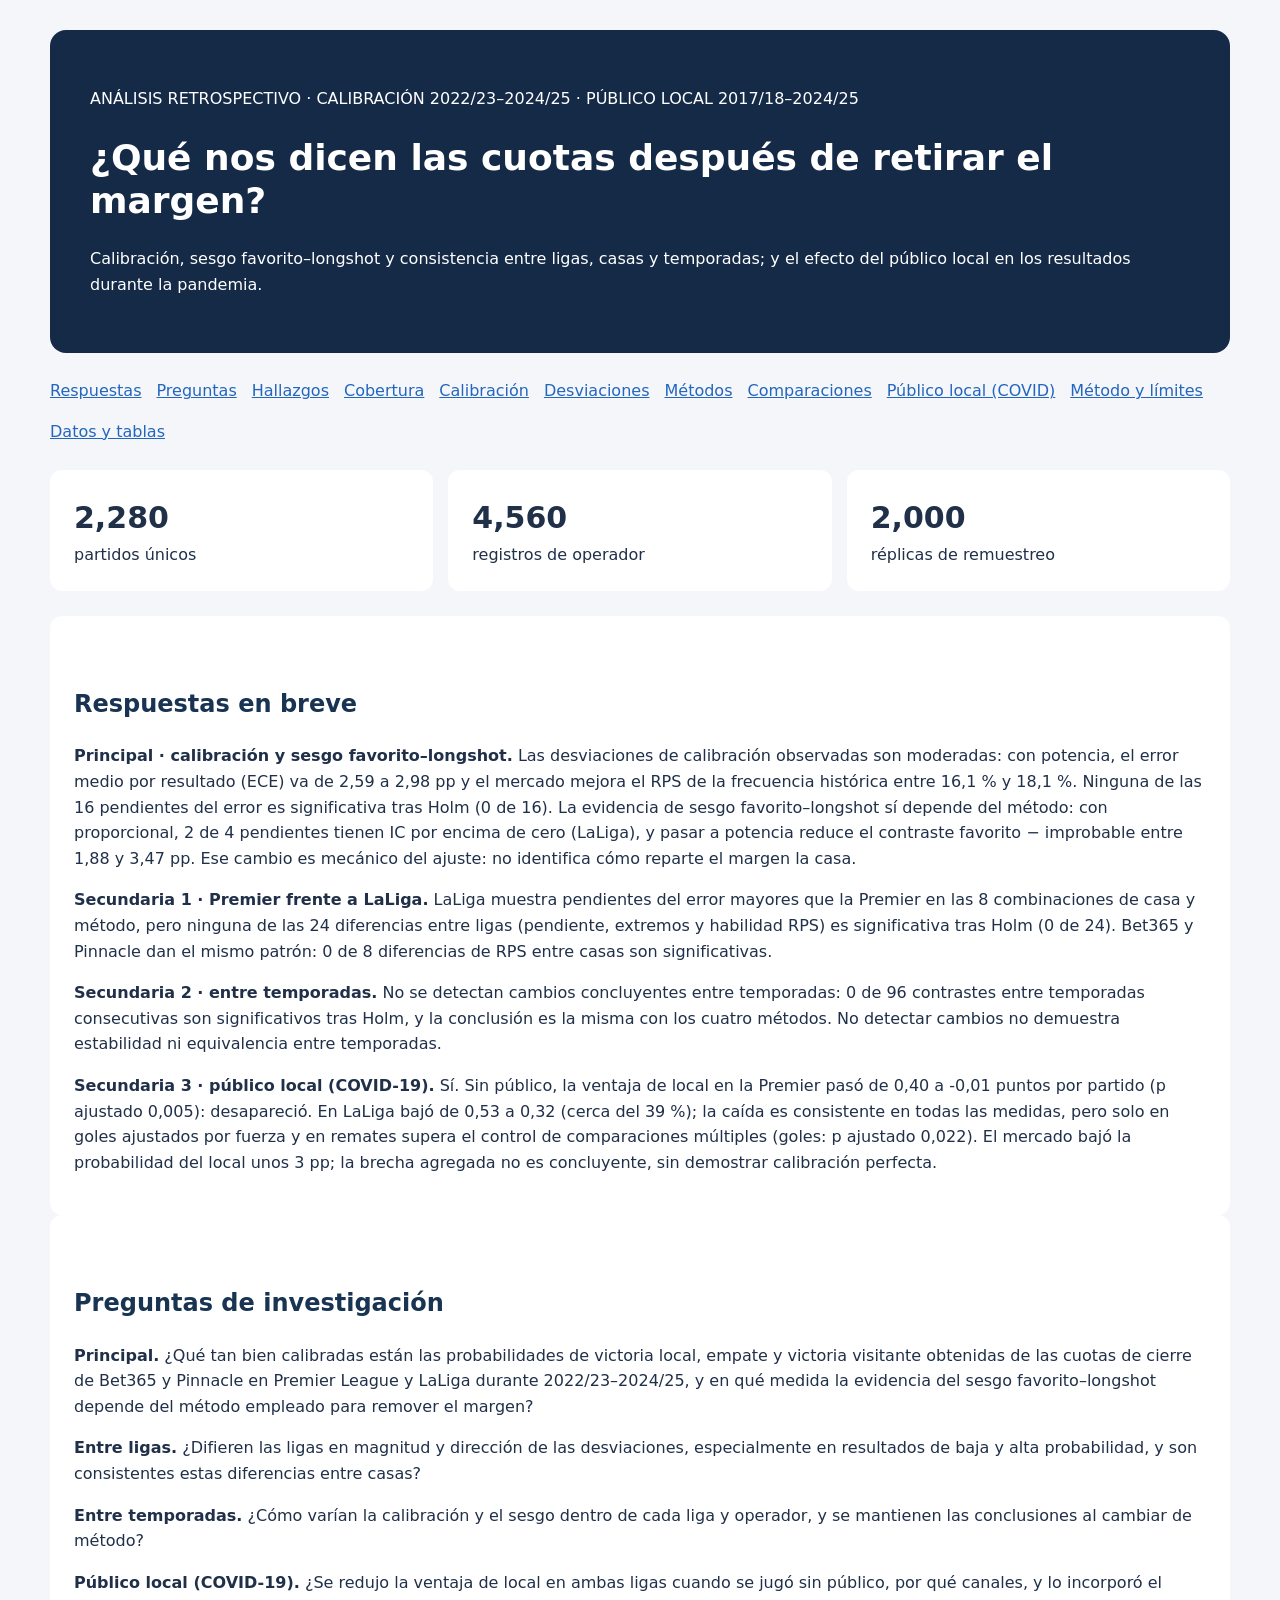
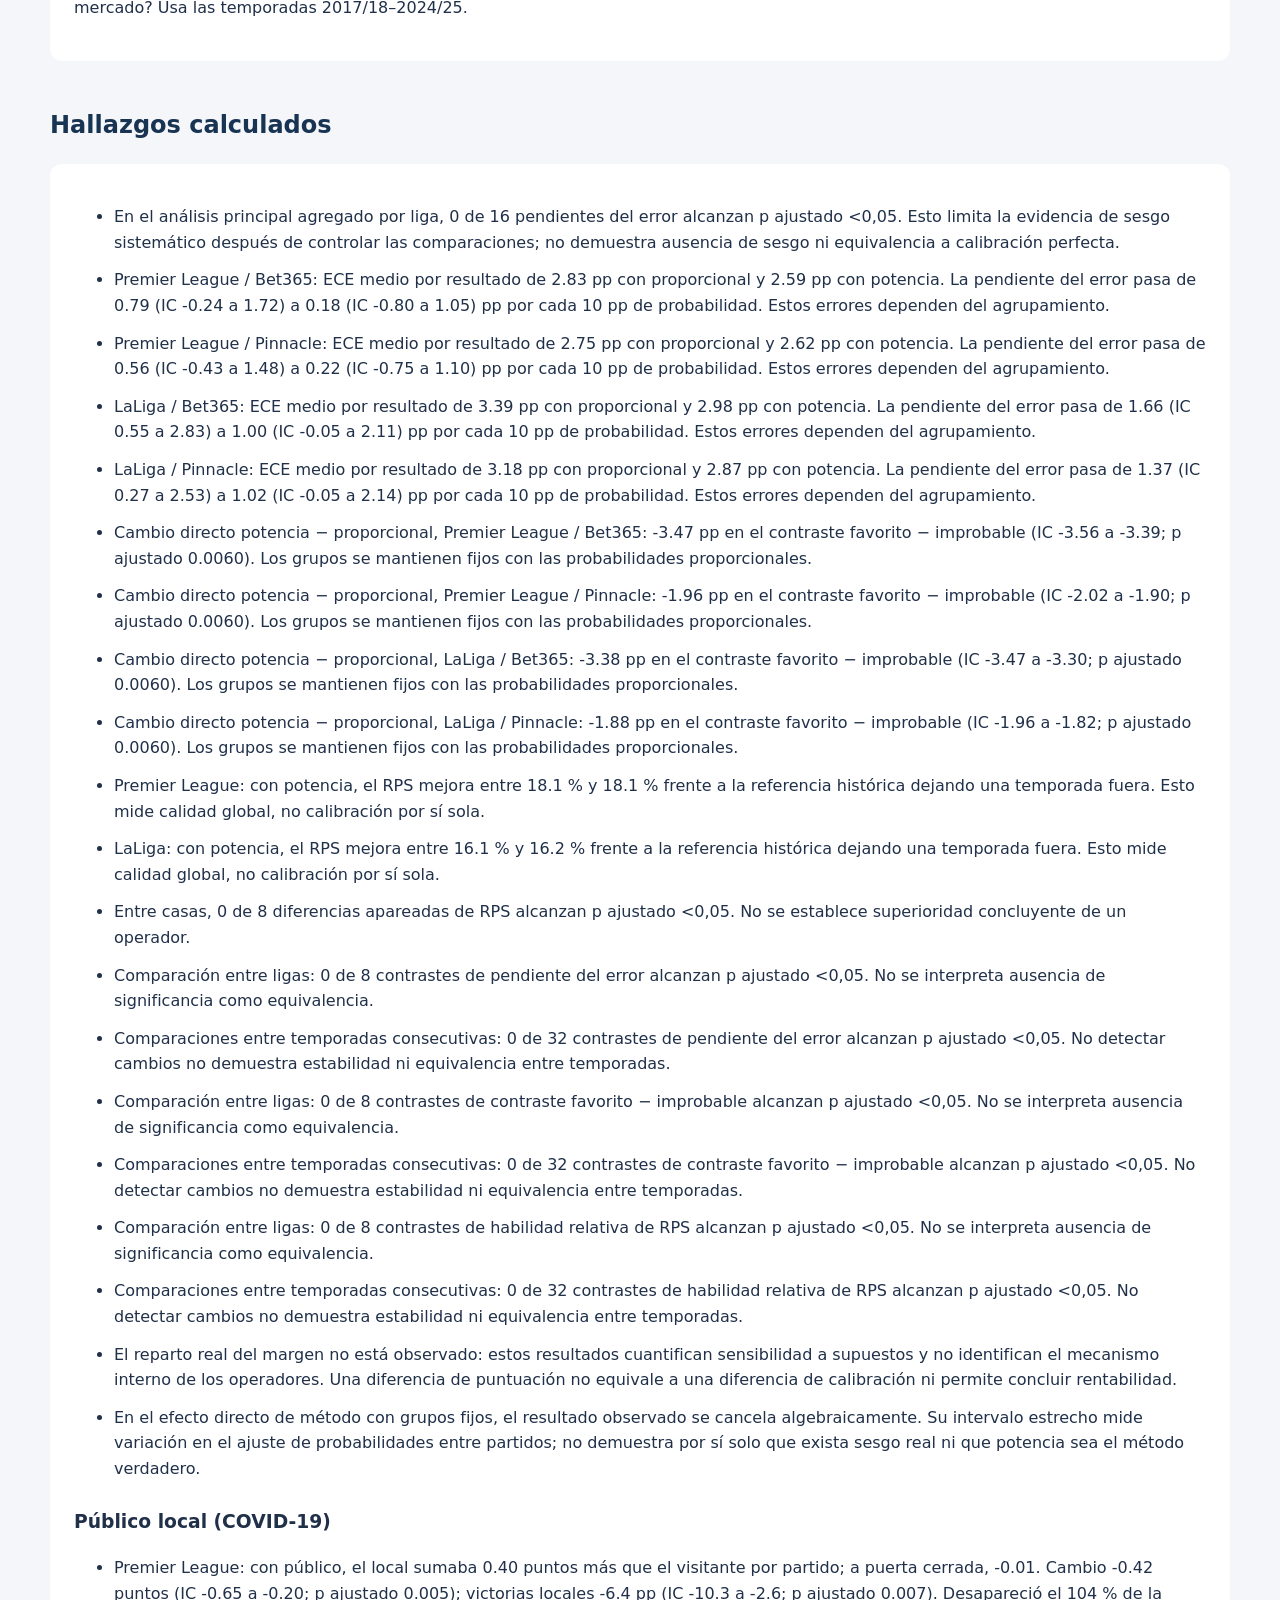
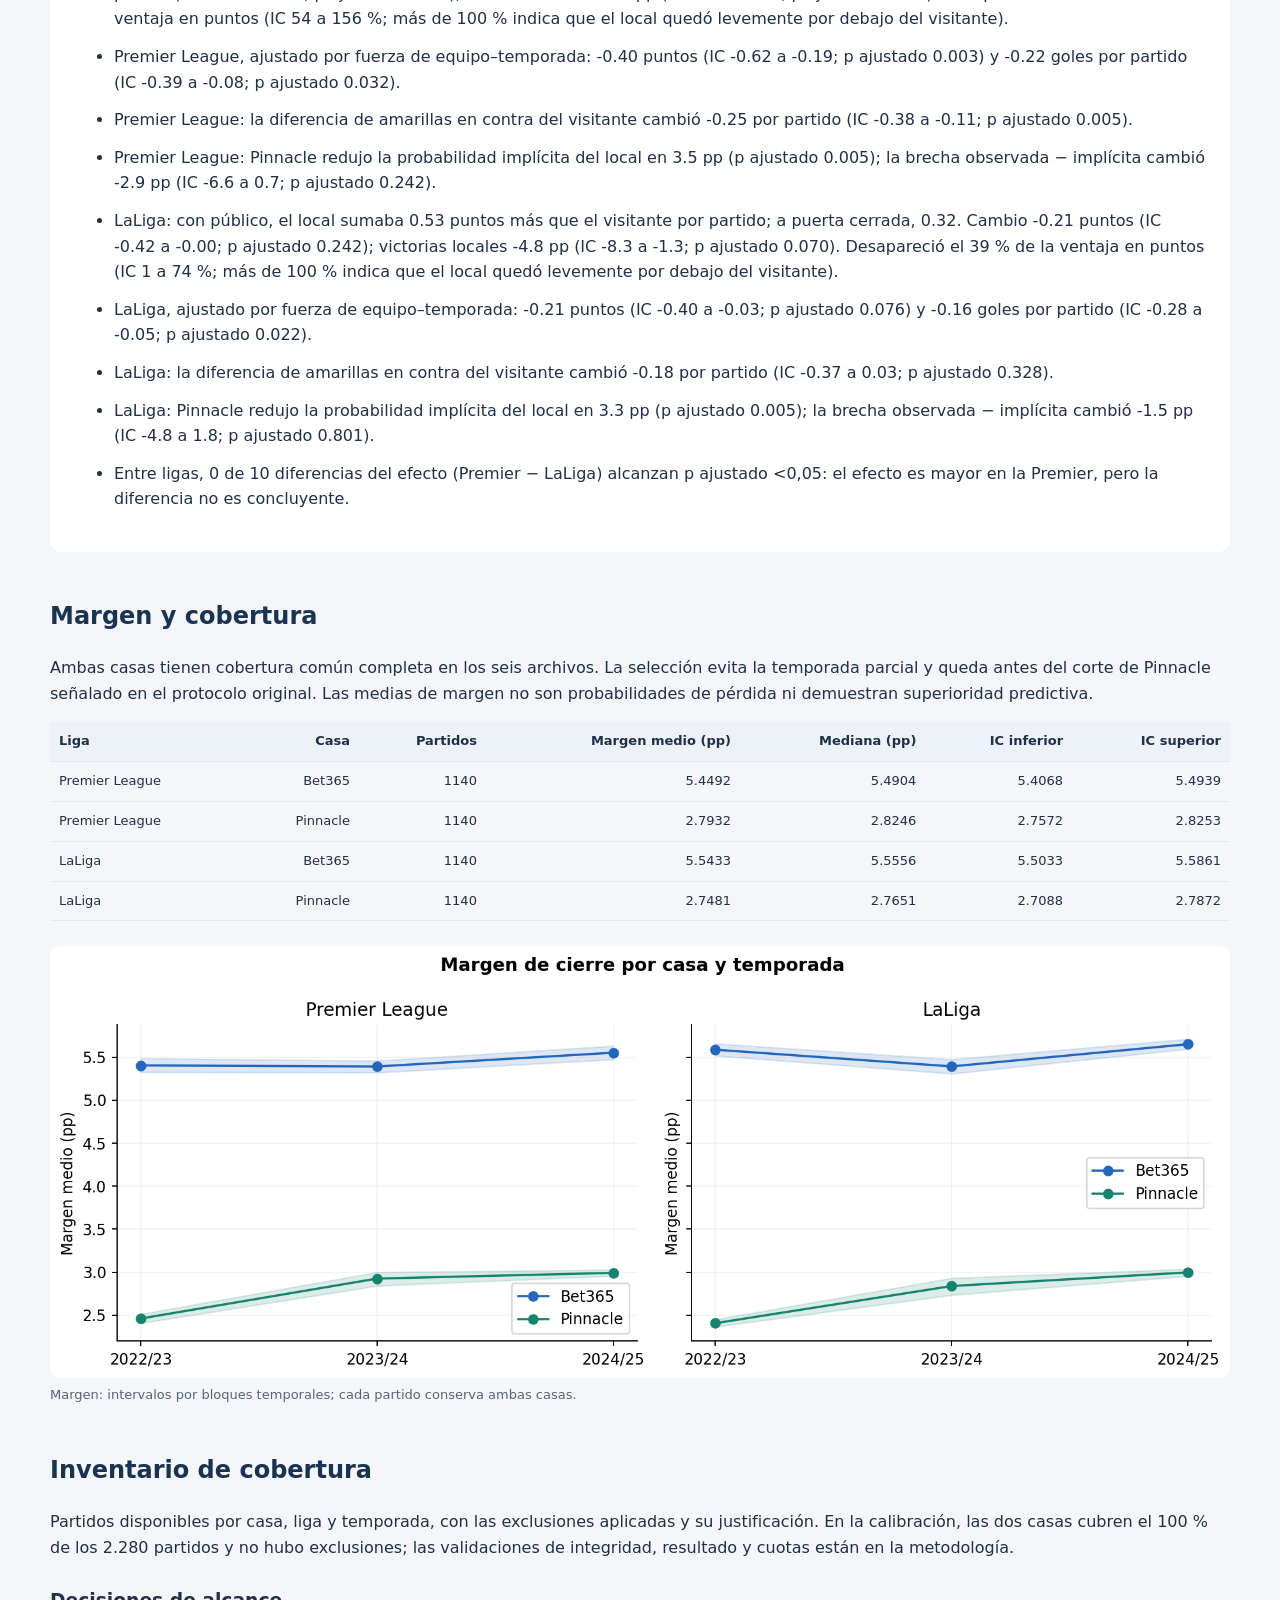
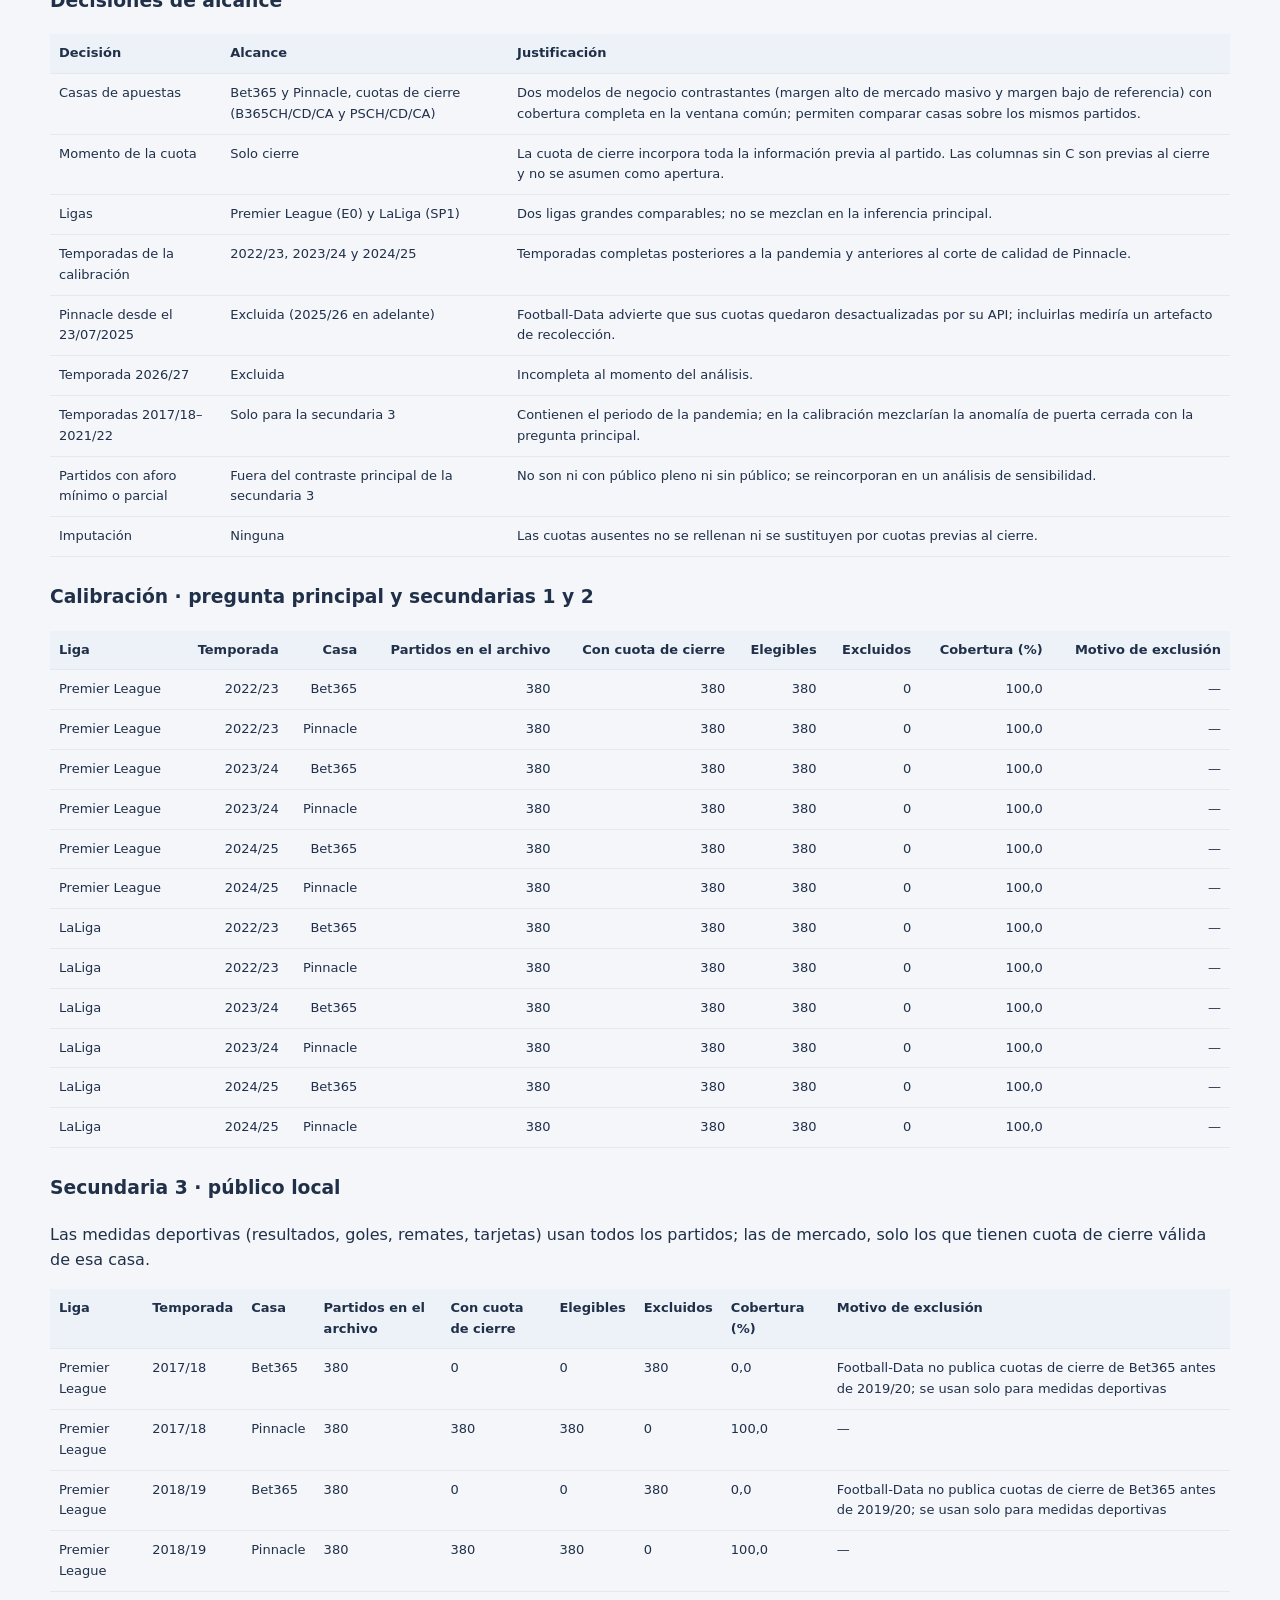
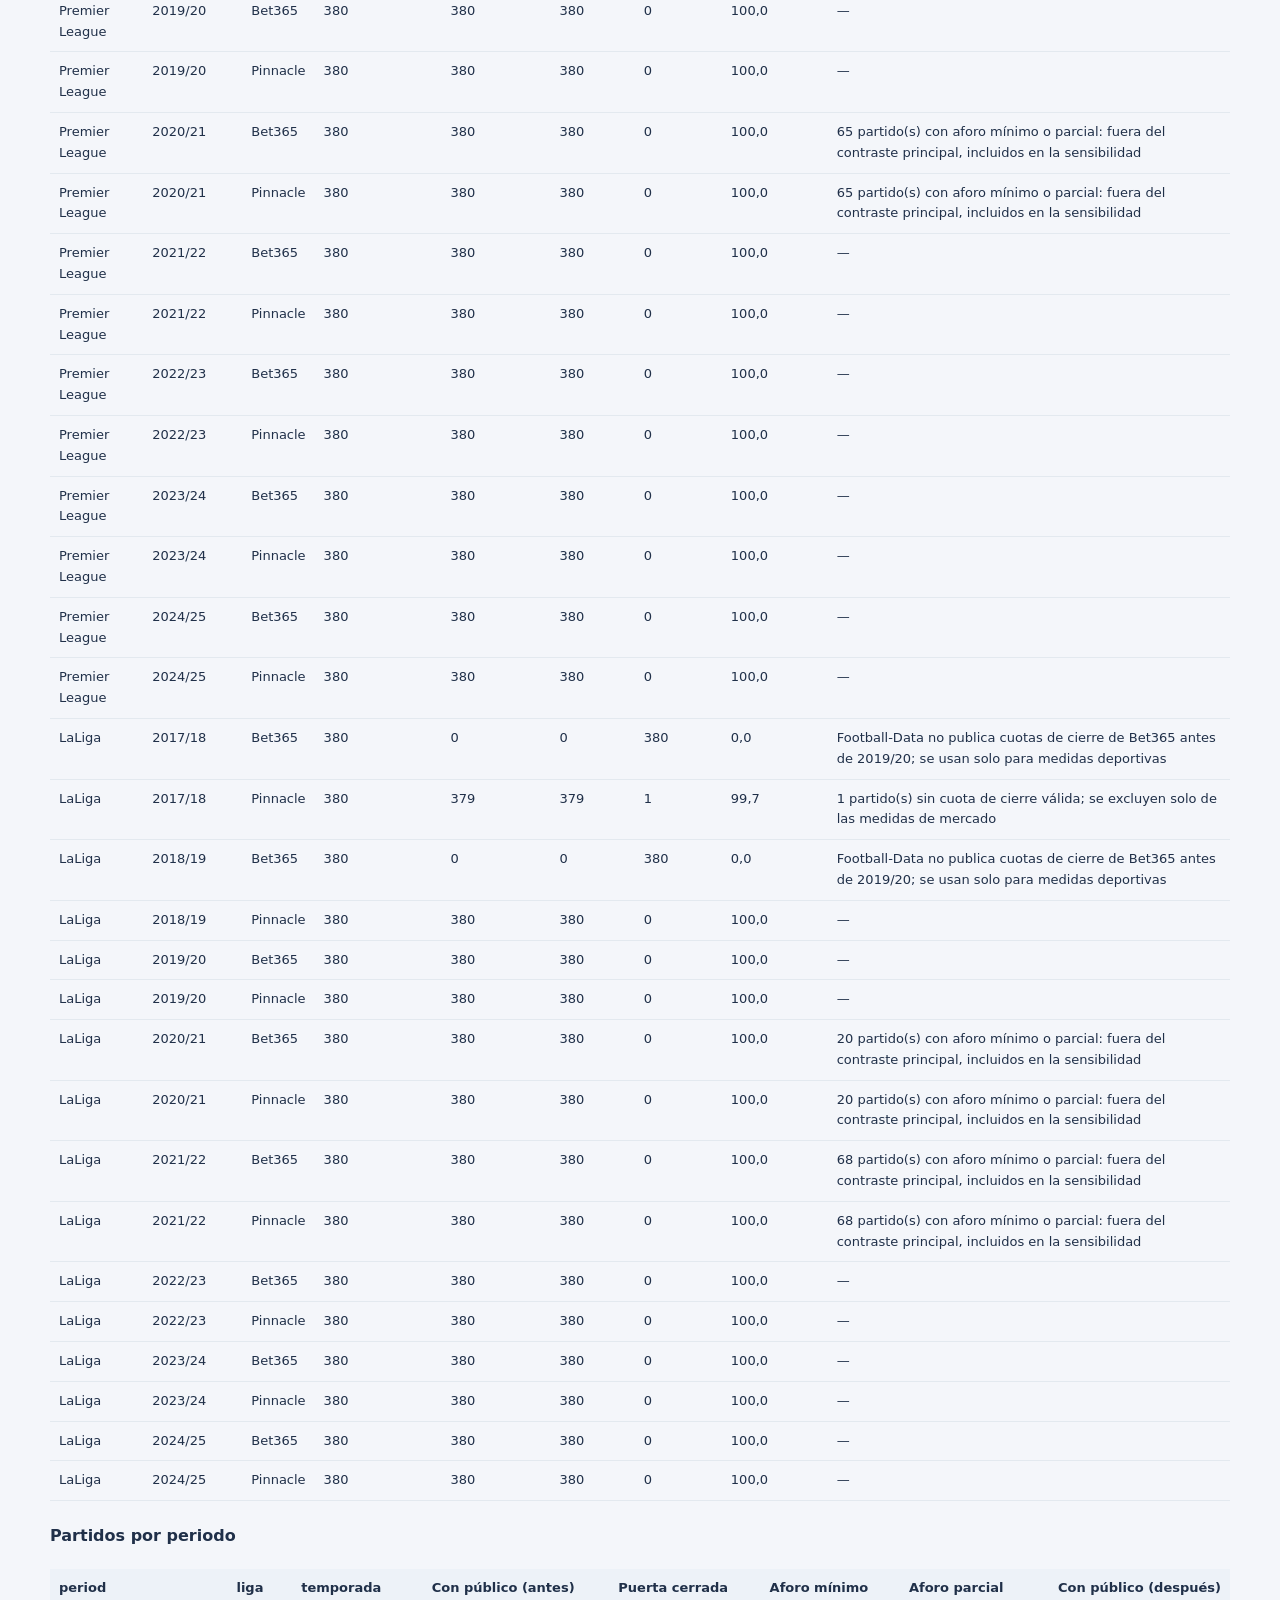
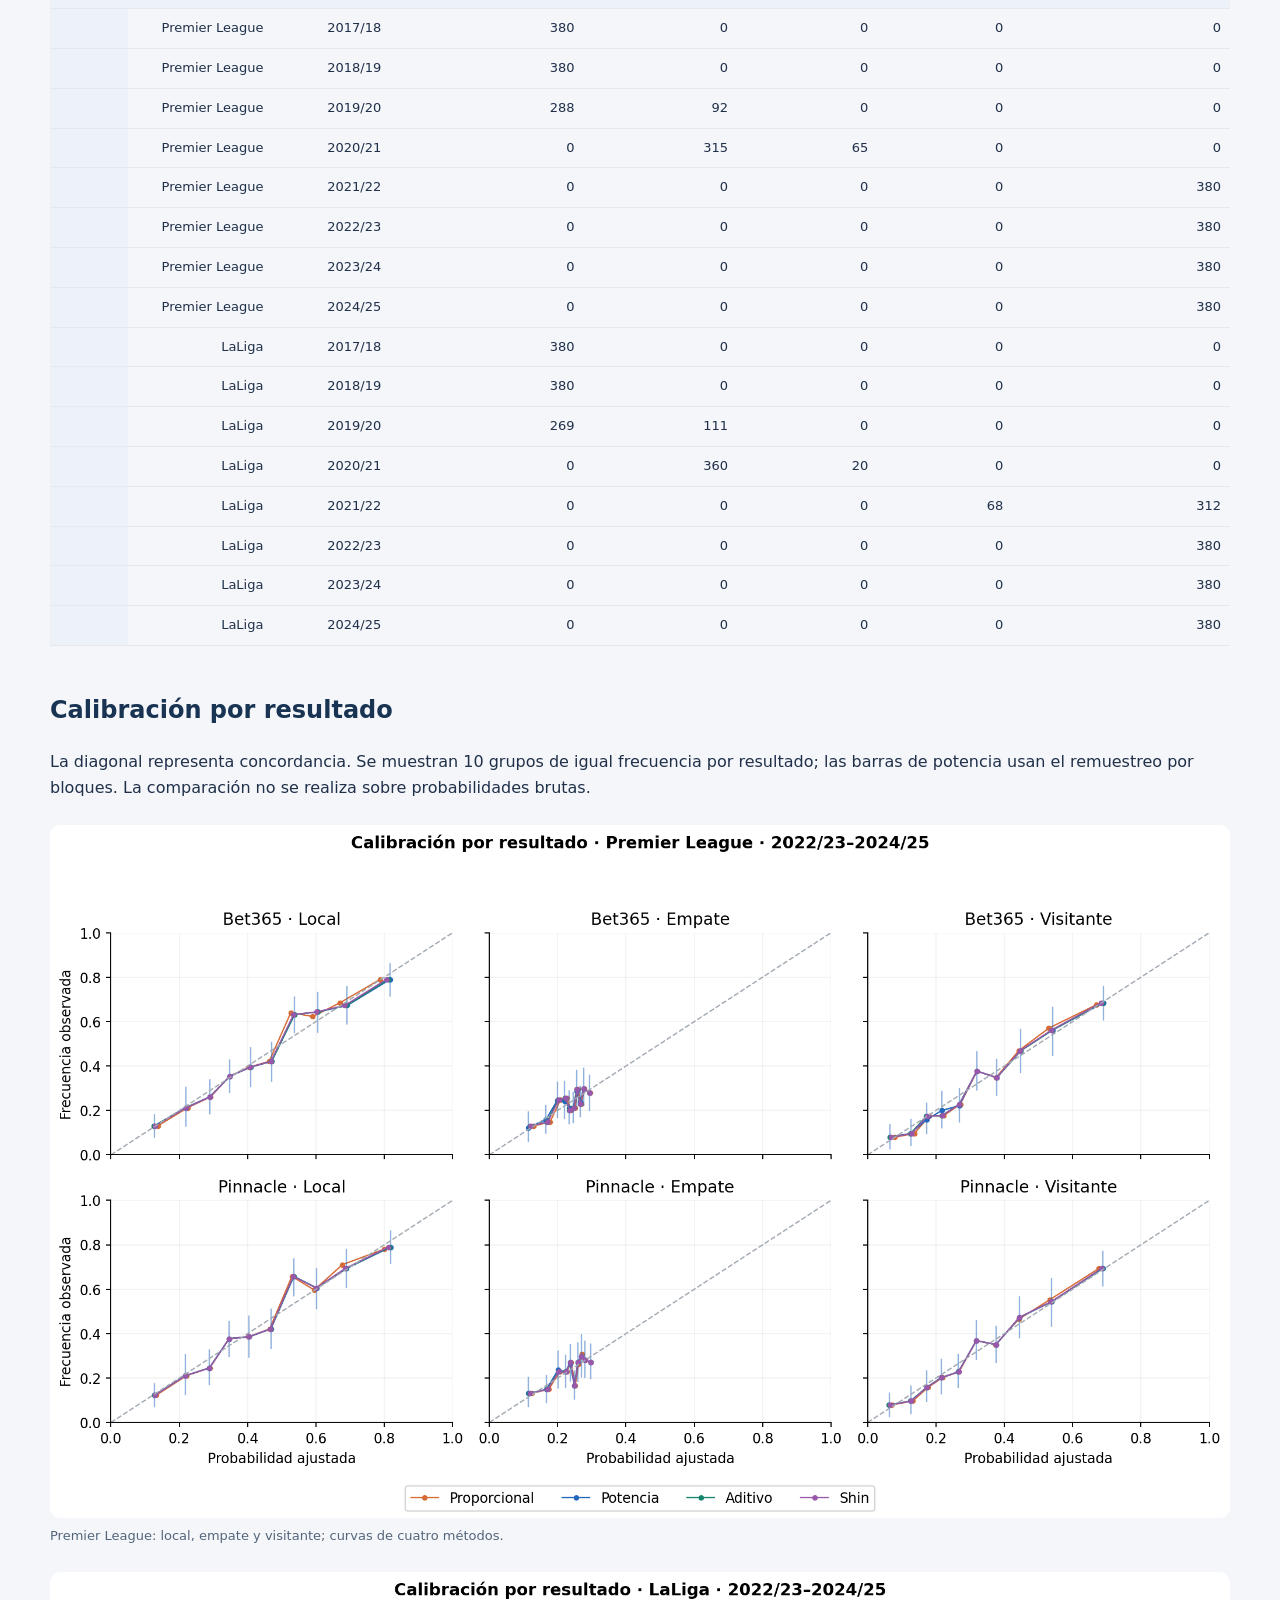
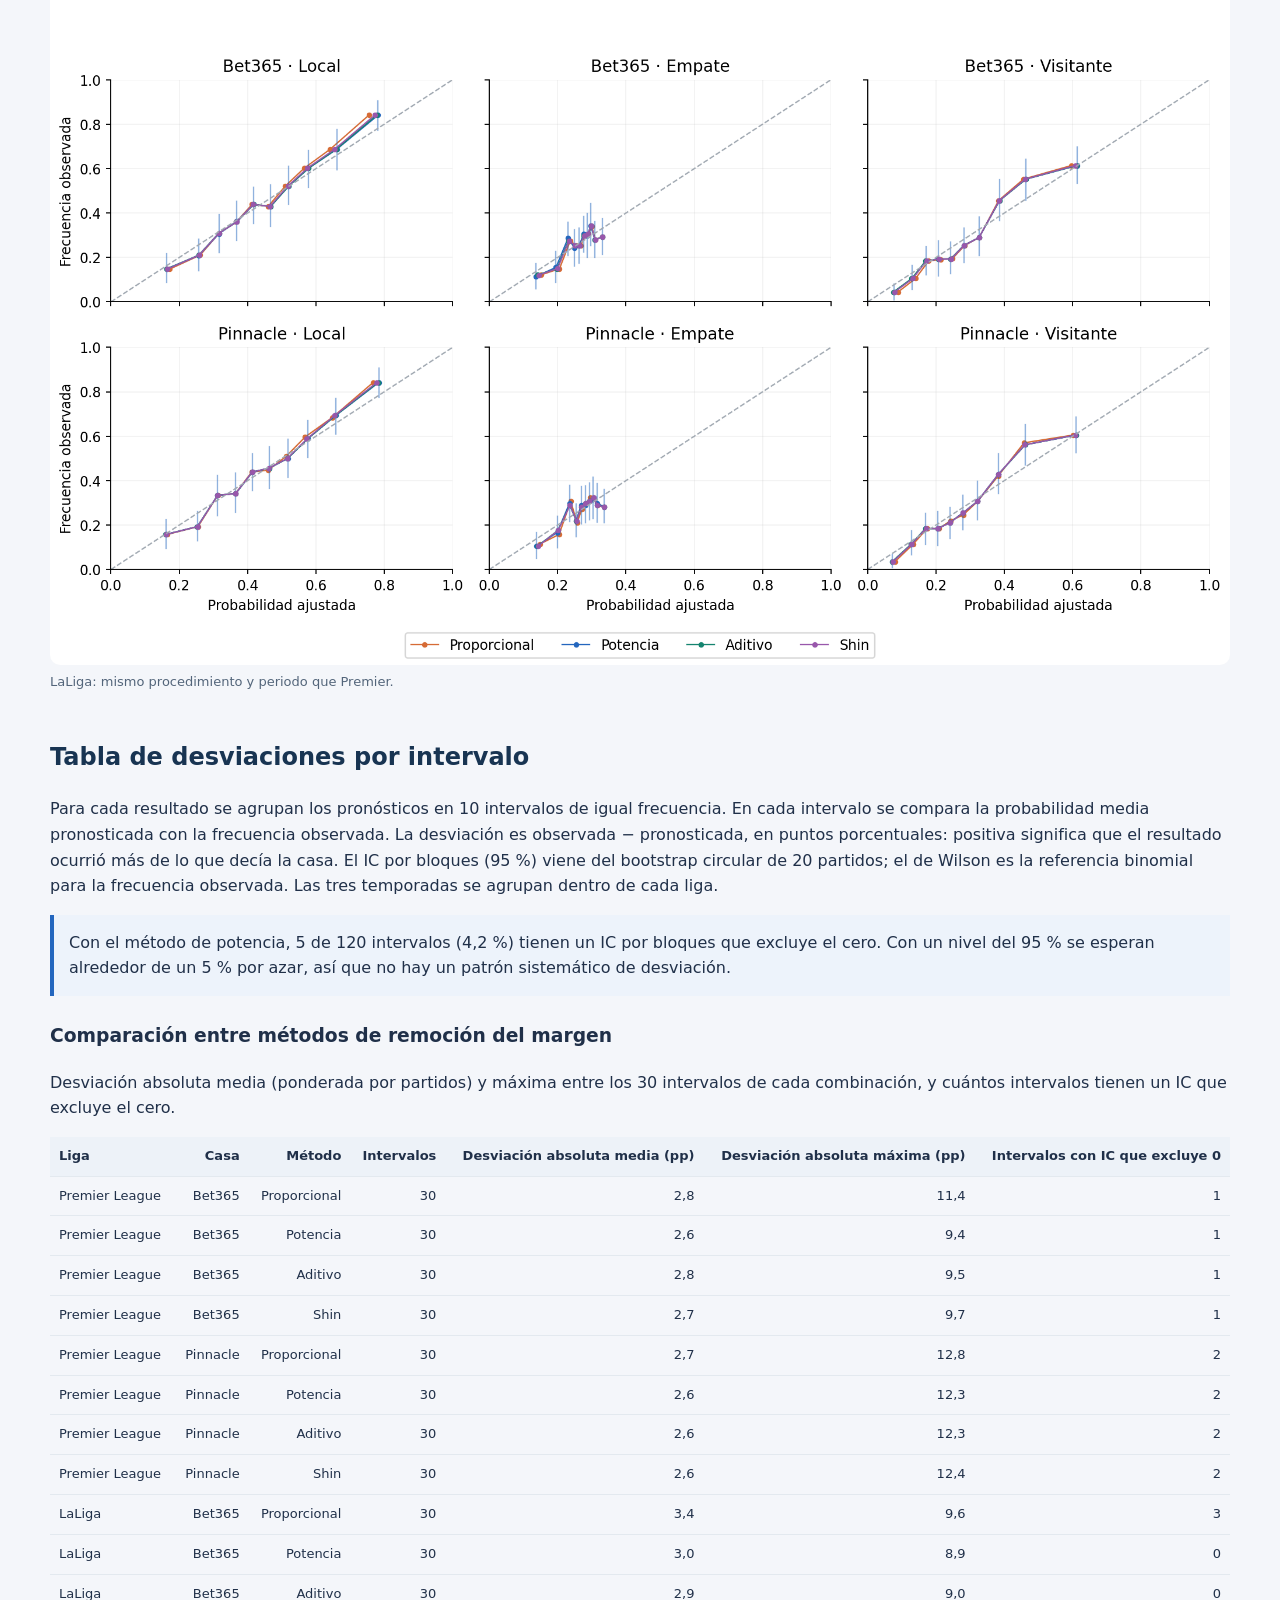
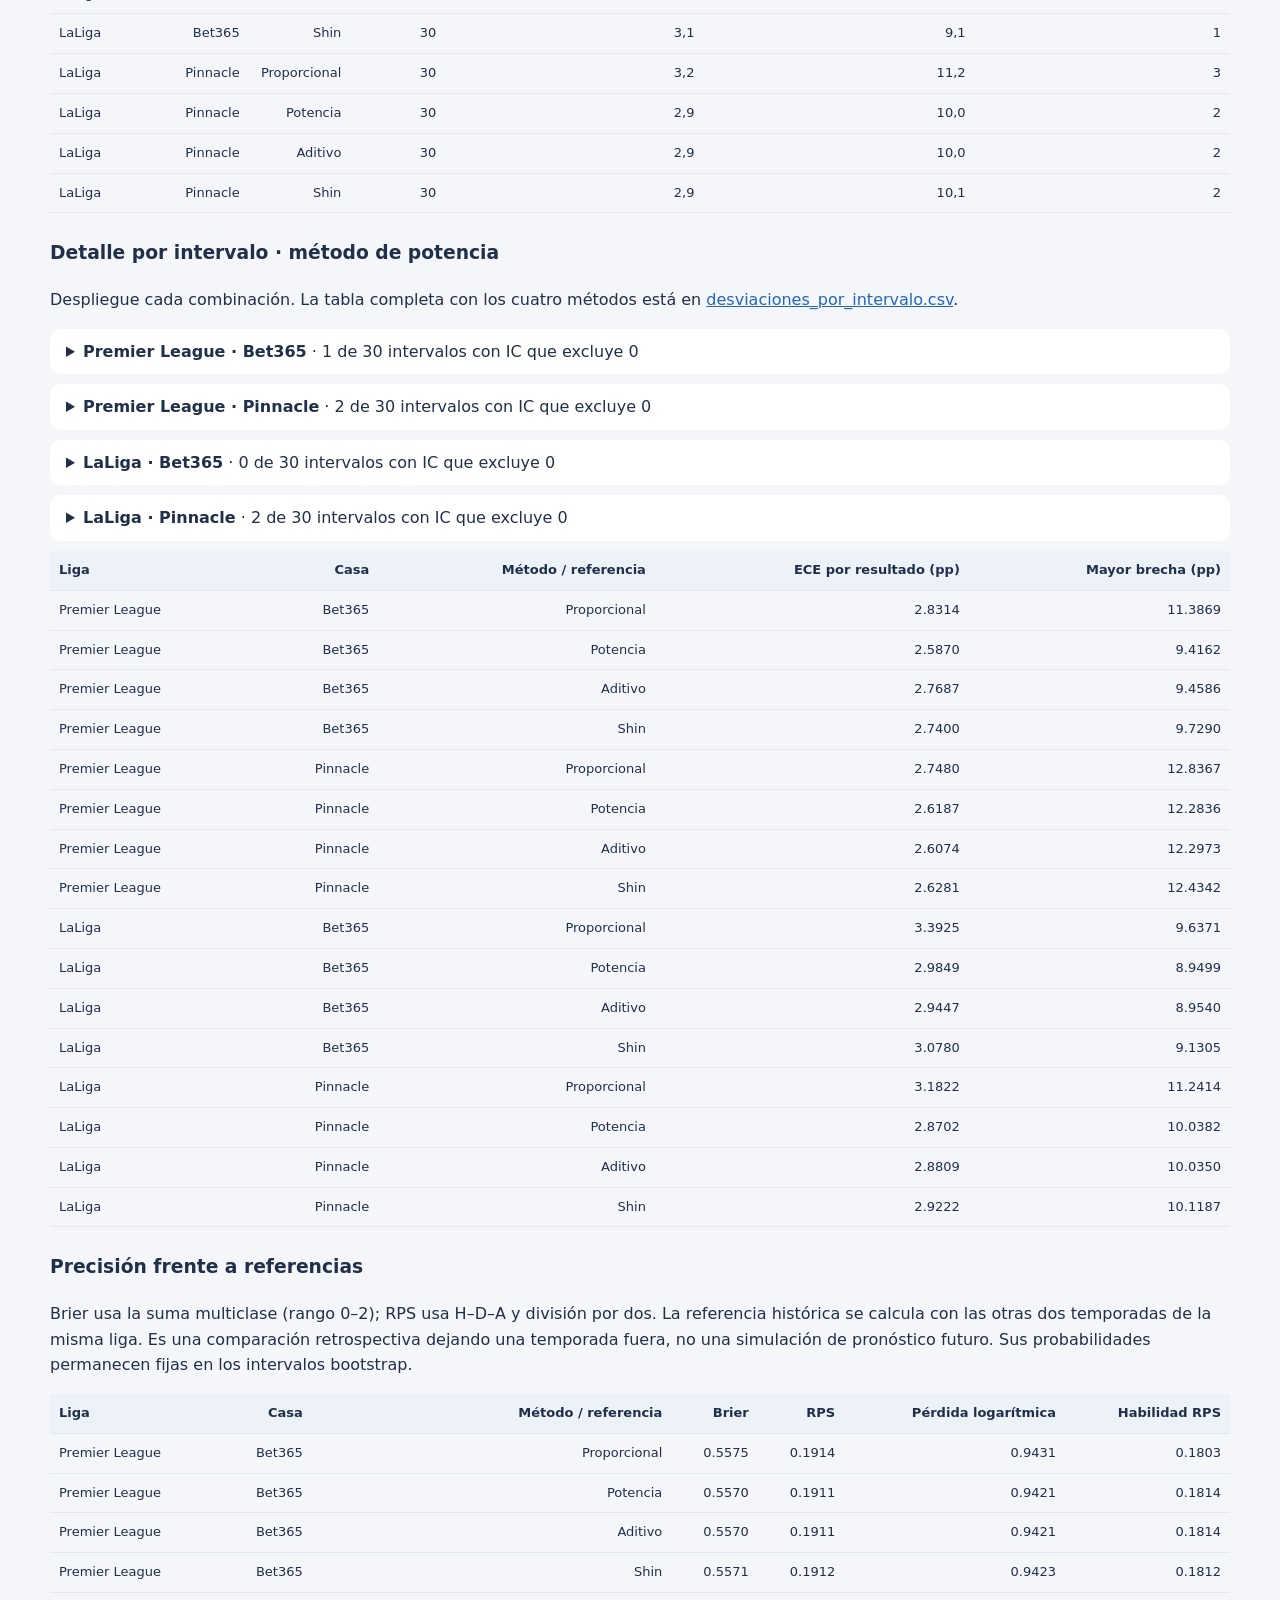
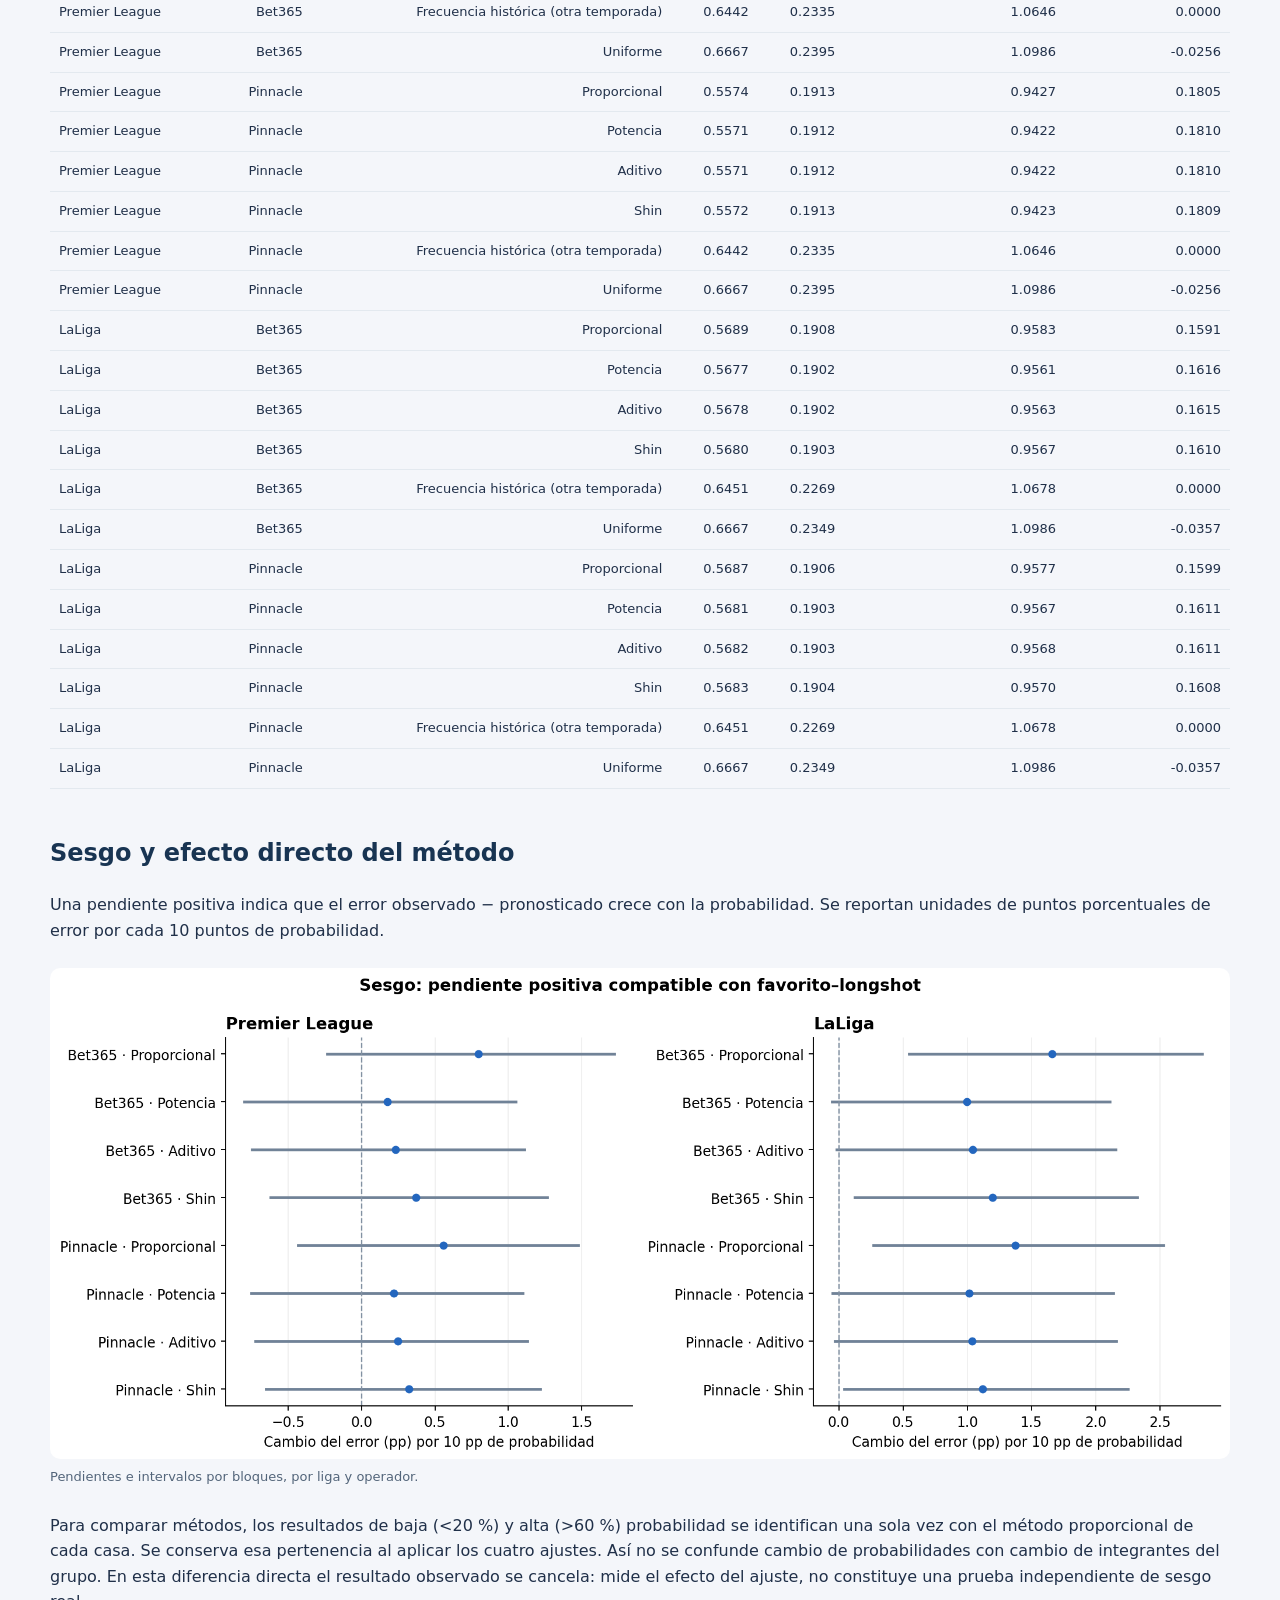
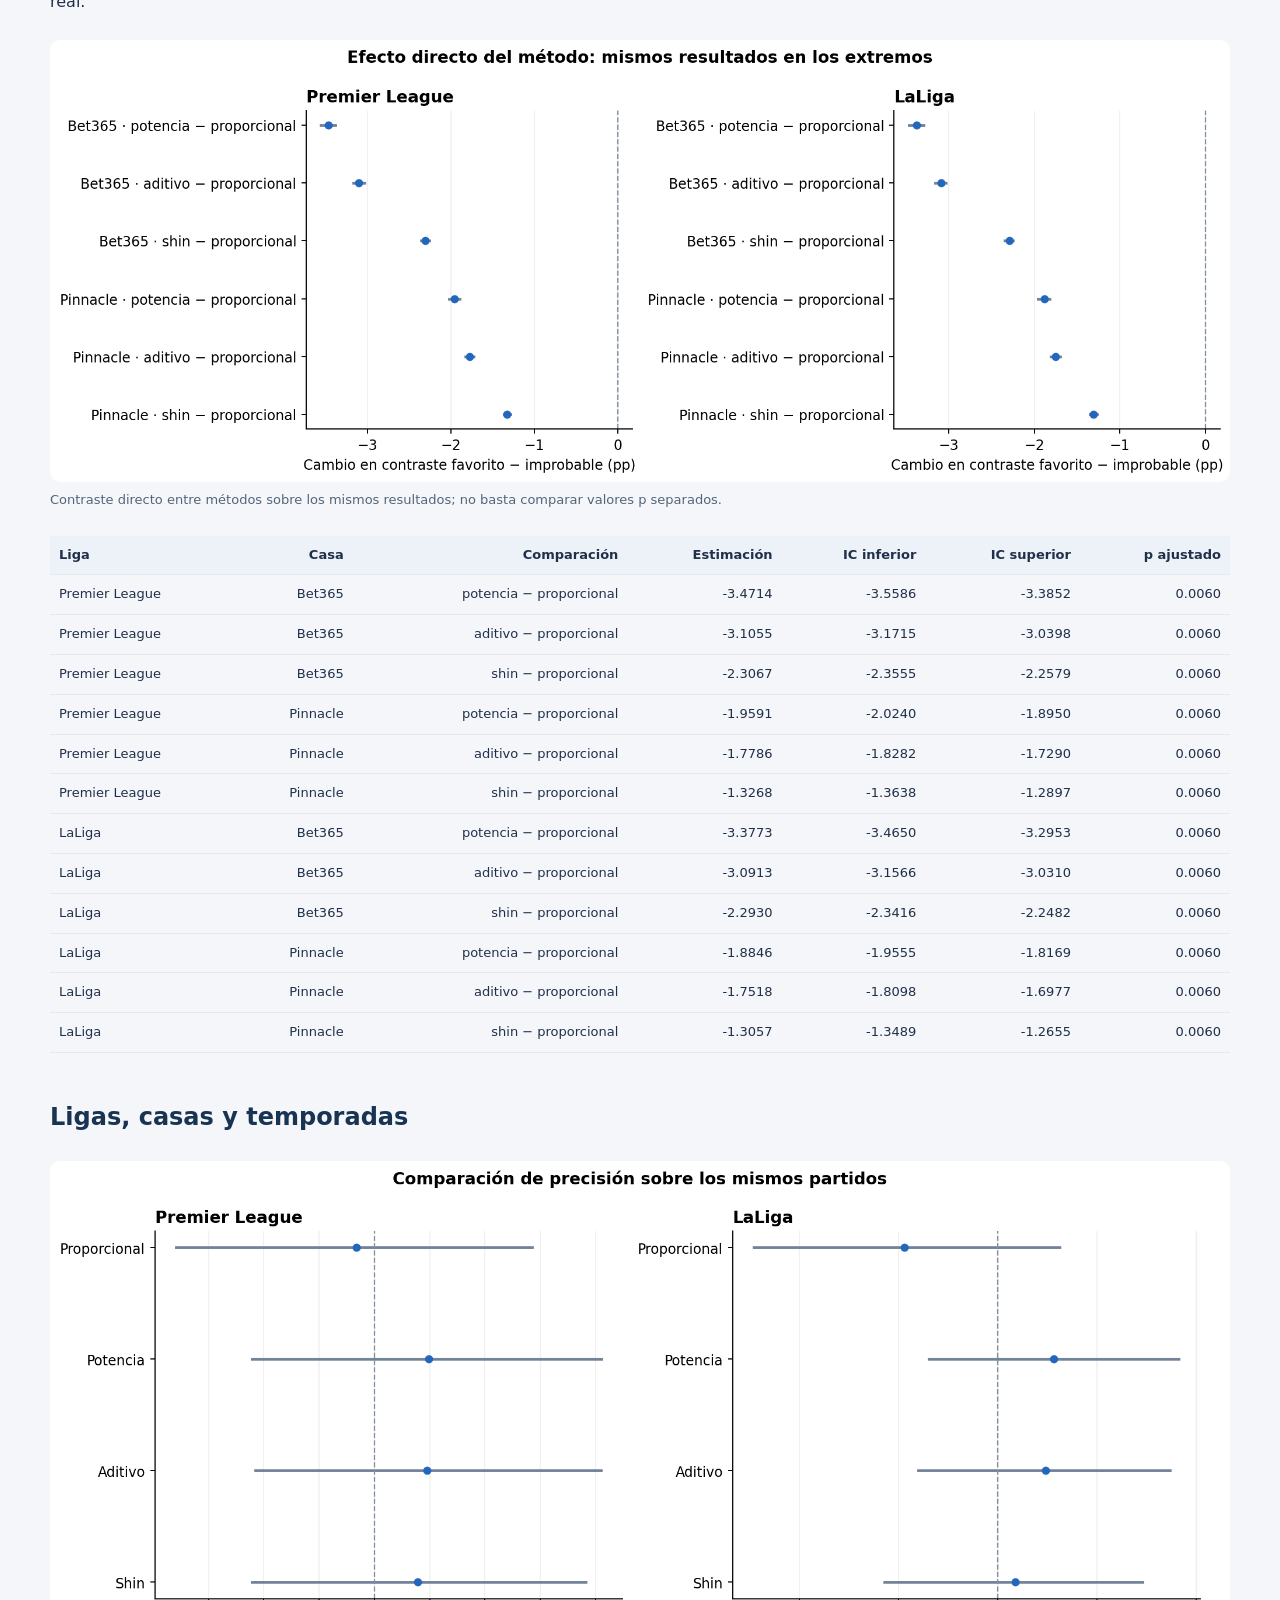
